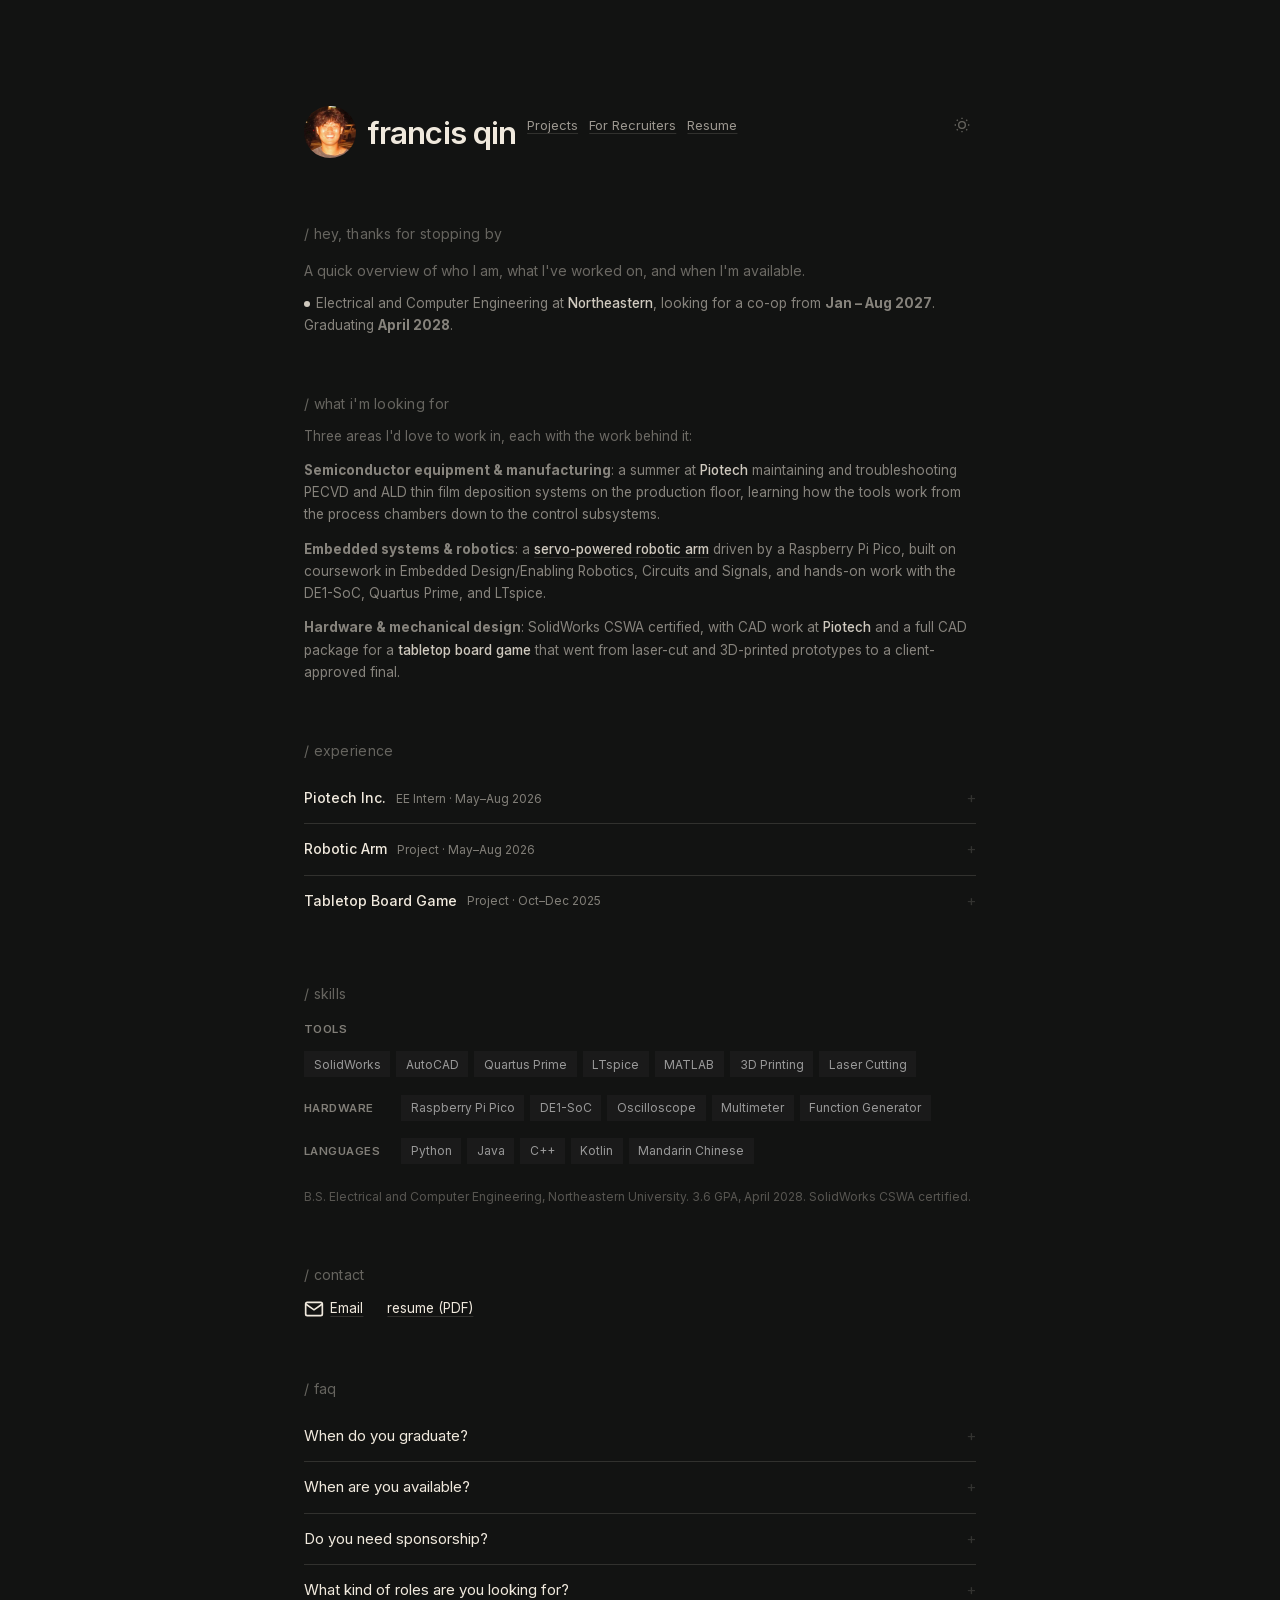
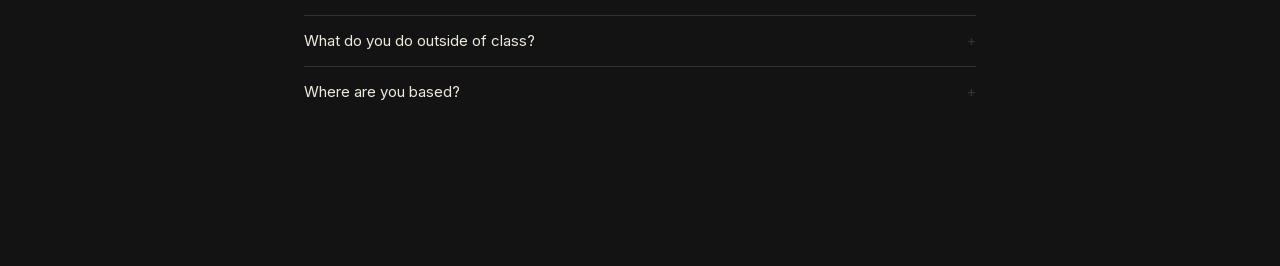
==== recruiter.html @ 77c1c722 "Add Francis Qin portfolio site Static personal site for Francis Qin, Electrical and Computer Enginee" ====
<!DOCTYPE html>
<html lang="en">
<head>
    <meta charset="UTF-8">
    <meta name="viewport" content="width=device-width, initial-scale=1.0">
    <title>for recruiters · Francis Qin</title>
    <link rel="icon" type="image/svg+xml" href="panda.svg">
    <link rel="stylesheet" href="styles.css">
</head>
<body>
    <main class="container recruiter-container">
        <div class="title">
            <button class="theme-toggle" id="themeToggle" aria-label="Toggle dark mode">
                <svg width="16" height="16" viewBox="0 0 24 24" fill="none" stroke="currentColor" stroke-width="2">
                    <path d="M21 12.79A9 9 0 1 1 11.21 3 7 7 0 0 0 21 12.79z"></path>
                </svg>
            </button>
            <img class="avatar" src="images/francis.jpg" alt="Photo of Francis Qin" width="52" height="52">
            <h1 class="nostyle"><a class="name" href="index.html">Francis Qin</a></h1>
            <span class="title-break" aria-hidden="true"></span>
            <a class="extra" href="projects.html">Projects</a>
            <a class="extra" href="recruiter.html">For Recruiters</a>
            <a class="extra" href="Francis_Qin_Resume.pdf" target="_blank" rel="noopener noreferrer">Resume</a>
        </div>

        <section class="recruiter-intro">
            <h1 class="recruiter-title">Hey, thanks for stopping by</h1>
            <p class="recruiter-subtitle">A quick overview of who I am, what I've worked on, and when I'm available.</p>
            <p class="status-line"><span class="status-dot"></span>Electrical and Computer Engineering at <span class="hl hl-red">Northeastern</span>, looking for a co-op from <strong>Jan &ndash; Aug 2027</strong>. Graduating <strong>April 2028</strong>.</p>
        </section>

        <section class="recruiter-section">
            <h2>What I'm looking for</h2>
            <p class="recruiter-lede">Three areas I'd love to work in, each with the work behind it:</p>

            <div class="target-list">
                <p><strong>Semiconductor equipment &amp; manufacturing</strong>: a summer at <span class="hl hl-blue">Piotech</span> maintaining and troubleshooting PECVD and ALD thin film deposition systems on the production floor, learning how the tools work from the process chambers down to the control subsystems.</p>

                <p><strong>Embedded systems &amp; robotics</strong>: a <a href="projects.html#robotic-arm" class="hl hl-green">servo-powered robotic arm</a> driven by a Raspberry Pi Pico, built on coursework in Embedded Design/Enabling Robotics, Circuits and Signals, and hands-on work with the DE1-SoC, Quartus Prime, and LTspice.</p>

                <p><strong>Hardware &amp; mechanical design</strong>: SolidWorks CSWA certified, with CAD work at <span class="hl hl-blue">Piotech</span> and a full CAD package for a <span class="hl hl-orange">tabletop board game</span> that went from laser-cut and 3D-printed prototypes to a client-approved final.</p>
            </div>
        </section>

        <section class="recruiter-section">
            <h2>Experience</h2>

            <div class="exp-list">
                <details class="exp-item">
                    <summary><span class="exp-title hl hl-blue">Piotech Inc.</span><span class="exp-meta">EE Intern · May–Aug 2026</span></summary>
                    <p>Maintenance and troubleshooting on PECVD and ALD thin film deposition systems used in semiconductor manufacturing, supporting equipment uptime on the production floor. Designed and iterated SolidWorks models across multiple revisions to meet manufacturing tolerances. Evaluated semiconductor equipment localization trends in China against NAURA, AMEC, and international suppliers, documented equipment specs and maintenance procedures, and shadowed manufacturing, quality control, and R&amp;D teams.</p>
                </details>

                <details class="exp-item">
                    <summary><span class="exp-title hl hl-green">Robotic Arm</span><span class="exp-meta">Project · May–Aug 2026</span></summary>
                    <p>Designed in SolidWorks, 3D printed on a Bambu Lab printer, and programmed on a Raspberry Pi Pico to drive the servos with coordinated joint movement. Calibrated servo positioning and motion sequencing through iterative testing to improve precision and repeatability.</p>
                </details>

                <details class="exp-item">
                    <summary><span class="exp-title hl hl-orange">Tabletop Board Game</span><span class="exp-meta">Project · Oct–Dec 2025</span></summary>
                    <p>Led end-to-end development of a functional tabletop game for two clients: part models, assemblies, and manufacturing drawings in SolidWorks and AutoCAD, then prototyping cycles with 3D printing and laser cutting driven by playtesting. Ran design reviews for a three-person team through to a client-approved prototype.</p>
                </details>
            </div>
        </section>

        <section class="recruiter-section">
            <h2>Skills</h2>
            <div class="skills-compact">
                <div class="skills-row">
                    <span class="skills-label">Tools</span>
                    <div class="project-tags">
                        <span class="tag">SolidWorks</span><span class="tag">AutoCAD</span><span class="tag">Quartus Prime</span><span class="tag">LTspice</span><span class="tag">MATLAB</span><span class="tag">3D Printing</span><span class="tag">Laser Cutting</span>
                    </div>
                </div>
                <div class="skills-row">
                    <span class="skills-label">Hardware</span>
                    <div class="project-tags">
                        <span class="tag">Raspberry Pi Pico</span><span class="tag">DE1-SoC</span><span class="tag">Oscilloscope</span><span class="tag">Multimeter</span><span class="tag">Function Generator</span>
                    </div>
                </div>
                <div class="skills-row">
                    <span class="skills-label">Languages</span>
                    <div class="project-tags">
                        <span class="tag">Python</span><span class="tag">Java</span><span class="tag">C++</span><span class="tag">Kotlin</span><span class="tag">Mandarin Chinese</span>
                    </div>
                </div>
            </div>
            <p class="skills-footnote">B.S. Electrical and Computer Engineering, Northeastern University. 3.6 GPA, April 2028. SolidWorks CSWA certified.</p>
        </section>

        <section class="recruiter-section">
            <h2>Contact</h2>
            <div class="social-links recruiter-links">
                <a href="mailto:qin.f@northeastern.edu" aria-label="Email">
                    <svg width="18" height="18" viewBox="0 0 24 24" fill="none" stroke="currentColor" stroke-width="2">
                        <path d="M4 4h16c1.1 0 2 .9 2 2v12c0 1.1-.9 2-2 2H4c-1.1 0-2-.9-2-2V6c0-1.1.9-2 2-2z"></path>
                        <polyline points="22,6 12,13 2,6"></polyline>
                    </svg>
                    <span>Email</span>
                </a>
                <a href="Francis_Qin_Resume.pdf" target="_blank" rel="noopener noreferrer" class="resume-link">resume (PDF)</a>
            </div>
        </section>

        <section class="recruiter-section">
            <h2>FAQ</h2>
            <div class="faq-list">
                <details class="faq-item">
                    <summary>When do you graduate?</summary>
                    <p>April 2028: B.S. Electrical and Computer Engineering, Northeastern University.</p>
                </details>
                <details class="faq-item">
                    <summary>When are you available?</summary>
                    <p>January through August 2027, for a co-op.</p>
                </details>
                <details class="faq-item">
                    <summary>Do you need sponsorship?</summary>
                    <p>No, I'm a U.S. citizen.</p>
                </details>
                <details class="faq-item">
                    <summary>What kind of roles are you looking for?</summary>
                    <p>Electrical, hardware, and embedded engineering, especially anything around semiconductor equipment or robotics. There's more detail in "What I'm looking for" above.</p>
                </details>
                <details class="faq-item">
                    <summary>What do you do outside of class?</summary>
                    <p>I play competitively on Northeastern's club tennis team, and I'm a student engineer in ASME.</p>
                </details>
                <details class="faq-item">
                    <summary>Where are you based?</summary>
                    <p>Boston, MA during school and Malvern, PA otherwise. I spent last summer in Shanghai, so I'm happy to relocate.</p>
                </details>
            </div>
        </section>
    </main>

    <div class="footer-bar"></div>

    <script src="script.js"></script>
</body>
</html>
---- styles.css ----
* {
    margin: 0;
    padding: 0;
    box-sizing: border-box;
}

/* ---------- Ink tokens ----------

   A dark, quiet page: near-black paper, warm off-white type, and two accents
   used sparingly, a deep red for names and a muted gold for section labels.
   Everything structural is a hairline; nothing has a fill unless it needs one.
   Light mode is the same design with the values inverted, so the theme toggle
   still does something sensible. */
:root {
    --ink-bg: #121312;
    --ink-fg: #f0e9dd;
    --ink-muted: rgba(240, 233, 221, 0.62);
    --ink-faint: rgba(240, 233, 221, 0.38);
    --ink-rule: rgba(240, 233, 221, 0.14);
    --ink-panel: rgba(240, 233, 221, 0.035);
    /* One colour. The accents are kept as names so the palette has somewhere
       to come back to: give these a hue and the red name and gold section
       labels return everywhere at once. */
    --ink-blood: var(--ink-fg);
    --ink-gold: var(--ink-faint);
    --ink-font: 'Inter', -apple-system, system-ui, 'Segoe UI', Roboto, Helvetica, Arial, sans-serif;
    --ink-measure: 672px;
}

/* The rest of the stylesheet was written against these five names. Pointing
   them at the ink palette re-themes every old rule in one place instead of
   rewriting hundreds of declarations. */
:root,
[data-theme="dark"],
[data-theme="light"] {
    --bg-color: var(--ink-bg);
    --text-color: var(--ink-fg);
    --text-color-dark: var(--ink-fg);
    --nav-text-color: var(--ink-fg);
    --footer-bar-color: var(--ink-rule);
}

[data-theme="light"] {
    --ink-bg: #fbfaf8;
    --ink-fg: #16171a;
    --ink-muted: rgba(22, 23, 26, 0.68);
    --ink-faint: rgba(22, 23, 26, 0.42);
    --ink-rule: rgba(22, 23, 26, 0.14);
    --ink-panel: rgba(22, 23, 26, 0.03);
    --ink-blood: var(--ink-fg);
    --ink-gold: var(--ink-faint);
}

body {
    font-family: Helvetica, Arial, sans-serif;
    background-color: var(--bg-color);
    color: var(--text-color);
    line-height: 1.5;
    font-size: 14px;
    font-weight: 400;
}

a {
    color: #6666ff;
}

a:hover {
    color: var(--text-color);
}

a:visited {
    color: #cc66ff;
}

[data-theme="dark"] a {
    color: #9999ff;
}

[data-theme="dark"] a:visited {
    color: #dd99ff;
}

/* thume.ca-style heading markers */
h1, h2 {
    position: relative;
    font-weight: 700;
    font-size: 20px;
    margin: 1.6rem 0 0.6rem;
}

h2 {
    font-size: 15px;
    margin: 1.2rem 0 0.3rem;
}

h1:not(.nostyle)::before {
    content: "#";
    position: absolute;
    left: -1.15em;
    color: #bbb;
}

h1.nostyle {
    display: inline;
    font-size: inherit;
}

h2::before {
    content: "+";
    position: absolute;
    left: -1.15em;
    color: #bbb;
}

/* thume.ca-style title row */
.title {
    margin-bottom: 1.5rem;
}

.title .name {
    color: #a00;
    font-size: 1.3rem;
    font-weight: 700;
    text-decoration: none;
}

.title .name:hover {
    color: var(--text-color);
}

[data-theme="dark"] .title .name {
    color: #ff8080;
}

.title .extra {
    color: #999;
    font-size: 13px;
    text-decoration: none;
    margin-left: 0.75rem;
}

.title .extra:hover {
    color: var(--text-color);
    text-decoration: underline;
}

.title .theme-toggle {
    float: right;
}

.title .avatar {
    width: 52px;
    height: 52px;
    border-radius: 50%;
    object-fit: cover;
    vertical-align: middle;
    margin-right: 0.5rem;
}

/* thume.ca-style blockquote */
blockquote {
    border-left: 3px solid #ddd;
    padding-left: 1rem;
    font-size: 14px;
    opacity: 0.75;
    margin: 1rem 0 1.5rem;
}

nav {
    display: flex;
    justify-content: flex-end;
    align-items: center;
    padding: 2rem 3rem;
    gap: 2rem;
}

.nav-links {
    display: flex;
    gap: 2rem;
}

.nav-links a {
    color: var(--nav-text-color);
    text-decoration: none;
    font-size: 16px;
    font-weight: normal;
}

.nav-links a:hover {
    opacity: 0.7;
    text-decoration: underline;
}

.theme-toggle {
    background: none;
    border: none;
    cursor: pointer;
    color: var(--nav-text-color);
    padding: 0.5rem;
    display: flex;
    align-items: center;
    justify-content: center;
}

.theme-toggle:hover {
    opacity: 0.7;
}

.container {
    max-width: 960px;
    margin: 0 auto;
    padding: 0 3rem 4rem;
}

.home-container {
    max-width: 920px;
    padding: 0 2rem 4rem 4rem;
}

/* keep prose at a readable measure even though the page is wide */
.home-container .prose {
    max-width: 640px;
}

.home-container .prose > p {
    margin-bottom: 0.7rem;
}

.item .project-links {
    margin-top: 0.35rem;
    font-size: 13px;
}

/* dated news feed, most recent first */
.news {
    list-style: none;
    margin: 0.6rem 0 0.5rem;
}

.news li {
    display: grid;
    grid-template-columns: 5.5rem 1fr;
    gap: 0.5rem;
    font-size: 13.5px;
    line-height: 1.6;
    margin-bottom: 0.7rem;
}

.news .news-date {
    color: #999;
    font-family: 'Courier New', Courier, monospace;
    font-size: 12px;
    padding-top: 0.15rem;
    white-space: nowrap;
}

.news .news-body {
    opacity: 0.9;
}

/* the one worth stopping on */
.news-featured {
    border-left: 3px solid #ffd100;
    padding-left: 0.85rem;
    margin-left: calc(-0.85rem - 3px);
}

@media (max-width: 520px) {
    .news li {
        grid-template-columns: 1fr;
        gap: 0.1rem;
    }
}

/* experience (left) / projects (right) */
.work-grid {
    display: grid;
    grid-template-columns: 1.1fr 1fr;
    gap: 1rem 3.5rem;
    align-items: start;
    margin-top: 0.5rem;
}

.work-col {
    min-width: 0;
}

.work-col > h1 {
    margin-top: 1.6rem;
}

.exp {
    display: grid;
    grid-template-columns: 28px 1fr;
    gap: 0.7rem;
    margin: 1.1rem 0 1.35rem;
}

.exp-logo {
    width: 28px;
    height: 28px;
    object-fit: contain;
    background: #fff;
    border: 1px solid #eee;
    border-radius: 6px;
    padding: 2px;
    margin-top: 1px;
}

/* full-bleed marks fill their own tile */
.exp-logo--bleed {
    padding: 0;
    overflow: hidden;
}

[data-theme="dark"] .exp-logo {
    border-color: #222;
}

.exp-head {
    display: flex;
    justify-content: space-between;
    align-items: baseline;
    gap: 0.75rem;
}

.exp-org {
    font-size: 14px;
    font-weight: 700;
}

.exp-when {
    color: #999;
    font-family: 'Courier New', Courier, monospace;
    font-size: 12px;
    white-space: nowrap;
}

.exp-role {
    color: #999;
    font-size: 12.5px;
}

.exp .role-list {
    margin-top: 0.35rem;
}

.exp .role-list li {
    font-size: 13px;
}

@media (max-width: 860px) {
    .home-container {
        max-width: 640px;
        padding-left: 2.5rem;
    }

    .work-grid {
        grid-template-columns: 1fr;
        gap: 0;
    }
}

.two-col {
    display: grid;
    grid-template-columns: 1fr 1fr;
    gap: 3rem;
    align-items: start;
}

/* thume.ca-style single-page sections */
.site-section {
    margin-bottom: 1.5rem;
}

.site-section > p {
    font-size: 14px;
    line-height: 1.6;
    margin: 0.75rem 0;
}

.item {
    margin: 1rem 0 1.25rem;
}

.item h3 {
    font-size: 14px;
    font-weight: 700;
    margin-bottom: 0.2rem;
}

.item .tags {
    font-size: 12px;
    color: #999;
    margin-bottom: 0.3rem;
}

.item p {
    font-size: 14px;
    line-height: 1.55;
    opacity: 0.85;
}

.role {
    font-size: 14px;
    margin: 1rem 0 0.3rem;
}

.role-meta {
    color: #999;
    font-size: 13px;
}

.role-list {
    list-style: none;
    margin: 0.3rem 0 0;
}

.role-list li {
    position: relative;
    padding-left: 1.1em;
    font-size: 13.5px;
    line-height: 1.6;
    opacity: 0.85;
}

.role-list li::before {
    content: "-";
    position: absolute;
    left: 0;
    color: #bbb;
}

ul.posts {
    list-style: none;
    margin: 0.5rem 0 1.5rem;
}

ul.posts li {
    position: relative;
    padding-left: 1.1em;
    line-height: 1.9em;
    font-size: 13.5px;
}

ul.posts li::before {
    content: "-";
    position: absolute;
    left: 0;
    color: #bbb;
}

ul.posts .post-date-sm {
    color: #999;
    font-family: 'Courier New', Courier, monospace;
    font-size: 12px;
}

.site-footer {
    font-size: 12px;
    color: #999;
    border-top: 2px solid #eee;
    margin-top: 2rem;
    padding-top: 1rem;
    display: flex;
    justify-content: space-between;
    flex-wrap: wrap;
    gap: 1rem;
}

[data-theme="dark"] .site-footer {
    border-top-color: #222;
}

.site-footer a {
    color: #999;
}

.site-footer a:hover {
    color: var(--text-color);
}

.intro {
    margin-bottom: 3rem;
}

.intro h1 {
    font-size: 2rem;
    font-weight: normal;
    color: var(--text-color-dark);
    margin-bottom: 0.75rem;
    line-height: 1.2;
}

.status {
    display: inline-flex;
    align-items: center;
    gap: 0.4rem;
    font-size: 13px;
    font-weight: 400;
    color: var(--text-color);
    opacity: 0.6;
    margin-bottom: 0.75rem;
}

.status a {
    color: var(--text-color);
    text-decoration: none;
    opacity: 0.7;
}

.status a:hover {
    opacity: 1;
    text-decoration: underline;
}

.status-dot {
    width: 7px;
    height: 7px;
    background-color: #22c55e;
    border-radius: 0;
    display: inline-block;
    animation: blink 2s ease-in-out infinite;
}

@keyframes blink {
    0%, 100% { opacity: 1; }
    50% { opacity: 0.3; }
}

.intro p {
    font-size: 15px;
    font-weight: 400;
    color: var(--text-color);
    line-height: 1.6;
}

.experience {
    margin-bottom: 3rem;
}

.experience h2 {
    font-size: 1.3rem;
    font-weight: 600;
    color: var(--text-color-dark);
    margin-bottom: 1.5rem;
}

.experience-item {
    margin-bottom: 1.25rem;
}

.experience-header {
    display: flex;
    justify-content: space-between;
    align-items: center;
    margin-bottom: 0.2rem;
    flex-wrap: wrap;
    gap: 0.5rem;
}

.experience-title {
    display: flex;
    align-items: center;
    gap: 0.5rem;
}

.company-logo {
    width: 20px;
    height: 20px;
    object-fit: contain;
    border-radius: 0;
    flex-shrink: 0;
}

.experience-header h3 {
    font-size: 15px;
    font-weight: 500;
    color: var(--text-color-dark);
    margin: 0;
}

.experience-date {
    font-size: 14px;
    font-weight: 400;
    color: var(--text-color);
    opacity: 0.7;
}

.experience-company {
    font-size: 14px;
    font-weight: 400;
    color: var(--text-color);
    opacity: 0.7;
    padding-left: 1.875rem;
}

.experience-blurb {
    font-size: 13px;
    font-weight: 400;
    color: var(--text-color);
    opacity: 0.6;
    padding-left: 1.875rem;
    margin-top: 0.25rem;
    line-height: 1.5;
}

.projects {
    margin-bottom: 3rem;
}

.projects h2 {
    font-size: 1.3rem;
    font-weight: 600;
    color: var(--text-color-dark);
    margin-bottom: 1.5rem;
}

.project-item {
    margin-bottom: 2rem;
}

.project-header {
    display: flex;
    justify-content: space-between;
    align-items: baseline;
    margin-bottom: 0.5rem;
    flex-wrap: wrap;
    gap: 0.5rem;
}

.project-header h3 {
    font-size: 15px;
    font-weight: 500;
    color: var(--text-color-dark);
    margin: 0;
}

.project-tags {
    display: flex;
    flex-wrap: wrap;
    gap: 0.375rem;
    margin-bottom: 0.5rem;
}

.tag {
    font-size: 12px;
    font-weight: 400;
    color: #666666;
    background-color: #f5f5f5;
    padding: 0.15rem 0.6rem;
    border-radius: 0;
    display: inline-block;
}

[data-theme="dark"] .tag {
    color: #999999;
    background-color: #1a1a1a;
}

.project-date {
    font-size: 14px;
    font-weight: 400;
    color: var(--text-color);
    opacity: 0.7;
}

.project-links {
    display: flex;
    gap: 0.5rem;
    align-items: center;
}

.project-link-text {
    font-size: 13px;
    font-weight: 400;
    color: #6666ff;
    background: none;
    border: none;
    padding: 0;
    cursor: pointer;
    text-decoration: underline;
    font-family: inherit;
}

[data-theme="dark"] .project-link-text {
    color: #9999ff;
}

.project-link-text:hover {
    color: var(--text-color);
}

.project-link-sep {
    font-size: 13px;
    color: var(--text-color);
    opacity: 0.3;
}

.demo-overlay {
    display: none;
    position: fixed;
    inset: 0;
    background: rgba(0, 0, 0, 0.9);
    z-index: 1000;
    align-items: center;
    justify-content: center;
}

.demo-overlay.active {
    display: flex;
}

.demo-modal {
    position: relative;
    width: 90%;
    max-width: 800px;
}

.demo-modal video {
    width: 100%;
    border-radius: 0;
    display: block;
}

.demo-close {
    position: absolute;
    top: -2rem;
    right: 0;
    background: none;
    border: none;
    color: #ffffff;
    font-size: 1.5rem;
    cursor: pointer;
    opacity: 0.7;
}

.demo-close:hover {
    opacity: 1;
}

.project-desc {
    font-size: 15px;
    font-weight: 400;
    color: var(--text-color);
    line-height: 1.5;
}

.writing-container {
    max-width: 640px;
}

.writing-title {
    font-family: Arial, Helvetica, sans-serif;
    font-size: 2rem;
    font-weight: 600;
    color: var(--text-color-dark);
    margin-bottom: 0.5rem;
}

.writing-subtitle {
    font-size: 15px;
    color: var(--text-color);
    opacity: 0.5;
    margin-bottom: 3rem;
}

.post-list {
    display: flex;
    flex-direction: column;
}

.post-item {
    display: block;
    text-decoration: none;
    padding: 1.75rem 0;
    border-top: 1px solid rgba(128, 128, 128, 0.15);
}

.post-item:last-child {
    border-bottom: 1px solid rgba(128, 128, 128, 0.15);
}

.post-item:hover {
    opacity: 0.7;
}

.post-item:hover .post-heading {
    text-decoration: underline;
}

.post-date {
    font-size: 13px;
    font-weight: 400;
    color: var(--text-color);
    opacity: 0.4;
    text-transform: uppercase;
    letter-spacing: 0.03em;
}

.post-heading {
    font-family: Arial, Helvetica, sans-serif;
    font-size: 1.25rem;
    font-weight: 600;
    color: var(--text-color-dark);
    margin: 0.5rem 0;
    line-height: 1.35;
}

.post-preview {
    font-size: 15px;
    font-weight: 400;
    color: var(--text-color);
    opacity: 0.6;
    line-height: 1.55;
}

.notfound {
    display: flex;
    flex-direction: column;
    align-items: center;
    text-align: center;
    padding: 4rem 1rem;
}

.notfound-illustration {
    width: 100%;
    max-width: 360px;
    height: auto;
    margin-bottom: 2rem;
}

.notfound h1 {
    font-size: 1.3rem;
    font-weight: 600;
    color: var(--text-color-dark);
    margin-bottom: 0.5rem;
}

.notfound p {
    font-size: 15px;
    color: var(--text-color);
    opacity: 0.6;
}

[data-theme="dark"] .notfound-illustration {
    background-color: #ffffff;
    border-radius: 0;
    padding: 1rem;
}

.photography-container {
    max-width: 1400px;
    padding: 0 2rem 4rem;
}

.photography {
    margin-bottom: 4rem;
}

.photo-intro {
    font-size: 15px;
    color: var(--muted-color, var(--text-color));
    opacity: 0.75;
    margin: 0 0 1.75rem;
    max-width: 46ch;
}

.photo-grid {
    display: grid;
    grid-template-columns: repeat(auto-fill, minmax(280px, 1fr));
    gap: 1.5rem;
    width: 100%;
    grid-auto-flow: dense;
}

.photo-grid img,
.photo-grid video {
    width: 100%;
    height: auto;
    display: block;
    object-fit: cover;
    border-radius: 0;
    opacity: 0.95;
    aspect-ratio: 3/4;
}

.photo-grid video {
    background-color: var(--bg-color);
}

.photo-grid img:hover,
.photo-grid video:hover {
    opacity: 1;
}

.main-footer {
    margin-top: 4rem;
}

.chat-cta {
    font-size: 15px;
    font-weight: 500;
    color: var(--text-color);
    margin-top: 0.5rem;
    margin-bottom: 0.75rem;
}

.chat-cta a {
    text-decoration: underline;
    text-underline-offset: 3px;
}

.chat-cta a:hover {
    opacity: 0.6;
}

.social-links {
    display: flex;
    align-items: center;
    gap: 1.5rem;
    margin-bottom: 1rem;
    flex-wrap: wrap;
}

.social-links a {
    color: var(--text-color-dark);
    text-decoration: none;
    display: flex;
    align-items: center;
}

.social-links a:hover {
    opacity: 0.7;
}

.social-links svg {
    width: 20px;
    height: 20px;
}

.resume-link {
    font-size: 14px;
    font-weight: 400;
}

.copyright {
    font-size: 16px;
    font-weight: 400;
    color: var(--text-color);
}

.footer-bar {
    width: 100%;
    height: 1px;
    background-color: var(--footer-bar-color);
    position: fixed;
    bottom: 0;
    left: 0;
}

.admin-photo-btn {
    position: fixed;
    bottom: 24px;
    right: 24px;
    width: 44px;
    height: 44px;
    border-radius: 0;
    background-color: var(--text-color);
    color: var(--bg-color);
    font-size: 24px;
    line-height: 1;
    border: none;
    cursor: pointer;
    opacity: 0.15;
    z-index: 100;
    display: flex;
    align-items: center;
    justify-content: center;
}

.admin-photo-btn:hover {
    opacity: 0.85;
}

.admin-photo-btn:disabled {
    opacity: 0.4;
    cursor: not-allowed;
}


/* Post detail page */
.post-back {
    font-size: 13px;
    color: var(--text-color);
    opacity: 0.4;
    text-decoration: none;
    display: inline-block;
    margin-bottom: 2rem;
}

.post-back:hover {
    opacity: 1;
}

.post-full-title {
    font-family: Arial, Helvetica, sans-serif;
    font-size: 2rem;
    font-weight: 600;
    color: var(--text-color-dark);
    margin: 0.5rem 0 2rem;
    line-height: 1.3;
}

.post-body {
    font-size: 16px;
    color: var(--text-color);
    line-height: 1.8;
}

.post-body p {
    margin-bottom: 1.25rem;
}

.post-body .post-h2 {
    font-size: 17px;
    font-weight: 700;
    margin: 2.25rem 0 0.9rem;
}

/* no "+" gutter marker inside article bodies */
.post-body .post-h2::before {
    content: none;
}

.writing-loading,
.writing-empty {
    font-size: 15px;
    color: var(--text-color);
    opacity: 0.4;
    padding: 2rem 0;
}

/* Admin page */
.admin-container {
    max-width: 640px;
}

.admin-header {
    display: flex;
    justify-content: space-between;
    align-items: baseline;
    margin-bottom: 3rem;
}

.admin-header h1 {
    font-size: 1.5rem;
    font-weight: 600;
    color: var(--text-color-dark);
}

.admin-back {
    font-size: 13px;
    color: var(--text-color);
    opacity: 0.4;
    text-decoration: none;
}

.admin-back:hover {
    opacity: 1;
}

.admin-editor {
    display: flex;
    flex-direction: column;
    gap: 0.75rem;
    margin-bottom: 3rem;
}

.admin-input {
    font-family: inherit;
    font-size: 16px;
    font-weight: 500;
    color: var(--text-color);
    background: none;
    border: none;
    border-bottom: 1px solid rgba(128, 128, 128, 0.2);
    padding: 0.75rem 0;
    outline: none;
}

.admin-input:focus {
    border-color: var(--text-color);
}

.admin-input-sm {
    font-size: 14px;
    font-weight: 400;
}

.admin-textarea {
    font-family: inherit;
    font-size: 15px;
    font-weight: 400;
    color: var(--text-color);
    background: none;
    border: 1px solid rgba(128, 128, 128, 0.2);
    border-radius: 0;
    padding: 1rem;
    outline: none;
    resize: vertical;
    min-height: 200px;
    line-height: 1.7;
}

.admin-textarea:focus {
    border-color: var(--text-color);
}

.admin-btn {
    font-family: inherit;
    font-size: 14px;
    font-weight: 500;
    color: var(--bg-color);
    background-color: var(--text-color);
    border: none;
    padding: 0.6rem 1.5rem;
    border-radius: 0;
    cursor: pointer;
    align-self: flex-start;
}

.admin-btn:hover {
    opacity: 0.8;
}

.admin-btn:disabled {
    opacity: 0.4;
    cursor: not-allowed;
}

.admin-posts h2 {
    font-size: 1.1rem;
    font-weight: 600;
    color: var(--text-color-dark);
    margin-bottom: 1rem;
}

.admin-post-item {
    display: flex;
    justify-content: space-between;
    align-items: center;
    padding: 0.75rem 0;
    border-top: 1px solid rgba(128, 128, 128, 0.1);
}

.admin-post-date {
    font-size: 13px;
    color: var(--text-color);
    opacity: 0.4;
    margin-right: 0.75rem;
}

.admin-post-title {
    font-size: 15px;
    font-weight: 500;
    color: var(--text-color-dark);
}

.admin-delete {
    font-family: inherit;
    font-size: 12px;
    color: var(--text-color);
    opacity: 0.3;
    background: none;
    border: none;
    cursor: pointer;
}

.admin-delete:hover {
    opacity: 1;
    color: #ef4444;
}

.admin-empty {
    font-size: 14px;
    color: var(--text-color);
    opacity: 0.4;
}

.admin-gate {
    display: flex;
    align-items: center;
    justify-content: center;
    min-height: 80vh;
}

.admin-password {
    font-family: inherit;
    font-size: 16px;
    color: var(--text-color);
    background: none;
    border: none;
    border-bottom: 1px solid rgba(128, 128, 128, 0.3);
    padding: 0.5rem 0;
    outline: none;
    text-align: center;
    width: 200px;
}

.admin-password::placeholder {
    color: var(--text-color);
    opacity: 0.3;
}

/* Post images */
.post-image {
    width: 100%;
    border-radius: 0;
    margin: 1.5rem 0;
    display: block;
}

.post-video {
    position: relative;
    width: 100%;
    aspect-ratio: 16 / 9;
    margin: 0 0 1.75rem;
}

.post-video iframe {
    position: absolute;
    inset: 0;
    width: 100%;
    height: 100%;
    border: 0;
}

/* Likes */
.post-actions {
    margin: 2.5rem 0;
    padding: 1.5rem 0;
    border-top: 1px solid rgba(128, 128, 128, 0.15);
}

.like-btn {
    display: inline-flex;
    align-items: center;
    gap: 0.5rem;
    font-family: inherit;
    font-size: 14px;
    color: var(--text-color);
    opacity: 0.5;
    background: none;
    border: none;
    cursor: pointer;
    padding: 0.4rem 0;
}

.like-btn:hover {
    opacity: 0.8;
}

.like-btn.liked {
    opacity: 1;
    color: #ef4444;
}

/* Comments */
.comments-section {
    border-top: 1px solid rgba(128, 128, 128, 0.15);
    padding-top: 2rem;
}

.comments-title {
    font-family: Arial, Helvetica, sans-serif;
    font-size: 1.1rem;
    font-weight: 600;
    color: var(--text-color-dark);
    margin-bottom: 1.5rem;
}

.comments-list {
    margin-bottom: 2rem;
}

.comments-empty {
    font-size: 14px;
    color: var(--text-color);
    opacity: 0.4;
}

.comment-item {
    padding: 1rem 0;
    border-bottom: 1px solid rgba(128, 128, 128, 0.1);
}

.comment-header {
    display: flex;
    align-items: baseline;
    gap: 0.75rem;
    margin-bottom: 0.35rem;
}

.comment-name {
    font-size: 14px;
    font-weight: 500;
    color: var(--text-color-dark);
}

.comment-date {
    font-size: 12px;
    color: var(--text-color);
    opacity: 0.4;
}

.comment-text {
    font-size: 15px;
    color: var(--text-color);
    line-height: 1.6;
    opacity: 0.8;
}

.comment-form {
    display: flex;
    flex-direction: column;
    gap: 0.75rem;
}

.comment-input {
    font-family: inherit;
    font-size: 14px;
    color: var(--text-color);
    background: none;
    border: none;
    border-bottom: 1px solid rgba(128, 128, 128, 0.2);
    padding: 0.5rem 0;
    outline: none;
    max-width: 250px;
}

.comment-input:focus {
    border-color: var(--text-color);
}

.comment-textarea {
    font-family: inherit;
    font-size: 14px;
    color: var(--text-color);
    background: none;
    border: 1px solid rgba(128, 128, 128, 0.2);
    border-radius: 0;
    padding: 0.75rem;
    outline: none;
    resize: vertical;
    min-height: 80px;
    line-height: 1.6;
}

.comment-textarea:focus {
    border-color: var(--text-color);
}

/* Admin toolbar */
.admin-toolbar {
    display: flex;
    align-items: center;
    gap: 0.75rem;
}

.admin-toolbar-btn {
    font-family: inherit;
    font-size: 13px;
    font-weight: 400;
    color: var(--text-color);
    opacity: 0.5;
    background: none;
    border: 1px solid rgba(128, 128, 128, 0.2);
    border-radius: 0;
    padding: 0.3rem 0.75rem;
    cursor: pointer;
}

.admin-toolbar-btn:hover {
    opacity: 1;
}

.admin-upload-status {
    font-size: 12px;
    color: var(--text-color);
    opacity: 0.5;
}

/* Daily log page: gate */
.daily-gate-inner {
    display: flex;
    flex-direction: column;
    align-items: center;
    gap: 0.75rem;
}

.daily-gate-error {
    font-size: 13px;
    color: #ef4444;
    min-height: 1rem;
}

/* NeetCode widget */
.nc-widget {
    margin-bottom: 2.5rem;
}

.nc-header {
    display: flex;
    justify-content: space-between;
    align-items: baseline;
    margin-bottom: 0.5rem;
}

.nc-label {
    font-size: 13px;
    font-weight: 500;
    color: var(--text-color);
    opacity: 0.5;
    text-transform: uppercase;
    letter-spacing: 0.05em;
}

.nc-count {
    font-size: 13px;
    font-weight: 400;
    color: var(--text-color);
    opacity: 0.5;
}

.nc-bar-track {
    width: 100%;
    height: 2px;
    background-color: rgba(128, 128, 128, 0.15);
    border-radius: 0;
    overflow: hidden;
}

.nc-bar-fill {
    height: 100%;
    background-color: var(--text-color);
    border-radius: 0;
}

/* Calendar */
.cal-wrap {
    margin-top: 0.5rem;
}

.cal-nav {
    display: flex;
    align-items: center;
    justify-content: space-between;
    margin-bottom: 1.25rem;
}


.cal-month-label {
    font-family: Arial, Helvetica, sans-serif;
    font-size: 1.1rem;
    font-weight: 600;
    color: var(--text-color-dark);
}

.cal-nav-btn {
    background: none;
    border: none;
    cursor: pointer;
    color: var(--text-color);
    opacity: 0.35;
    font-size: 1rem;
    padding: 0.25rem 0.5rem;
    font-family: inherit;
}

.cal-nav-btn:hover {
    opacity: 1;
}

.cal-grid {
    display: grid;
    grid-template-columns: repeat(7, 1fr);
    row-gap: 2px;
}

.cal-dow {
    font-size: 11px;
    font-weight: 500;
    color: var(--text-color);
    opacity: 0.3;
    text-transform: uppercase;
    letter-spacing: 0.05em;
    text-align: center;
    padding-bottom: 0.75rem;
}

.cal-cell {
    display: flex;
    flex-direction: column;
    align-items: center;
    gap: 4px;
    padding: 0.25rem 0;
}

.cal-cell.has-log {
    cursor: pointer;
}

.cal-num {
    width: 34px;
    height: 34px;
    display: flex;
    align-items: center;
    justify-content: center;
    border-radius: 0;
    font-size: 14px;
    font-weight: 400;
    color: var(--text-color);
    opacity: 0.25;
}

.cal-cell.has-log .cal-num {
    opacity: 0.85;
}

.cal-cell.has-log:hover .cal-num {
    background-color: rgba(128, 128, 128, 0.1);
    opacity: 1;
}

.cal-cell.is-today .cal-num {
    box-shadow: none;
    opacity: 0.85;
}

.cal-cell.is-sel .cal-num {
    background-color: var(--text-color);
    color: var(--bg-color);
    opacity: 1;
}

.cal-cell.is-sel:hover .cal-num {
    background-color: var(--text-color);
}

.cal-dot {
    width: 4px;
    height: 4px;
    border-radius: 0;
    background-color: var(--text-color);
    opacity: 0.35;
}

.cal-cell.is-sel .cal-dot {
    opacity: 0;
}

/* past-30-day cells with no activity still get a visible number */
.cal-cell.has-perf .cal-num { opacity: 0.55; }

/* ── performance dots (red / green / purple) ─────────────────────── */
.cal-perf-dot {
    width: 7px;
    height: 7px;
    border-radius: 0;
    flex-shrink: 0;
}

.cal-cell.perf-bad  .cal-perf-dot { background: #ef4444; }
.cal-cell.perf-met  .cal-perf-dot { background: #22c55e; }
.cal-cell.perf-over .cal-perf-dot { background: #a855f7; }

/* also bump up the date number opacity so bad days still read */
.cal-cell.perf-bad  .cal-num,
.cal-cell.perf-met  .cal-num,
.cal-cell.perf-over .cal-num { opacity: 0.85; }

.cal-cell.is-sel .cal-perf-dot { opacity: 0; }

/* ── GCA prep calendar indicators ───────────────────────────── */
.cal-gca-badge {
    font-size: 8px;
    font-weight: 600;
    letter-spacing: 0.05em;
    text-transform: uppercase;
    color: var(--text-color);
    opacity: 0.35;
    line-height: 1;
}

.cal-cell.gca-expiry .cal-gca-badge {
    opacity: 0.6;
}

.cal-cell.has-gca .cal-num {
    opacity: 0.85;
}

.cal-cell.has-gca:hover .cal-gca-badge {
    opacity: 0.6;
}

/* ── GCA prep day panel ──────────────────────────────────────── */
.cal-gca-block {
    margin-top: 1rem;
    padding-top: 1rem;
    border-top: 1px solid rgba(128,128,128,0.1);
}

.cal-gca-problem {
    display: flex;
    align-items: baseline;
    gap: 0.65rem;
    padding: 0.35rem 0;
    border-bottom: 1px solid rgba(128,128,128,0.07);
}

.cal-gca-problem:last-of-type {
    border-bottom: none;
}

.cal-gca-idx {
    font-size: 11px;
    color: var(--text-color);
    opacity: 0.25;
    flex-shrink: 0;
    font-variant-numeric: tabular-nums;
    width: 22px;
}

.cal-gca-title {
    font-size: 14px;
    color: var(--text-color);
    opacity: 0.75;
    text-decoration: none;
    flex: 1;
}

.cal-gca-title:hover { opacity: 1; text-decoration: underline; text-underline-offset: 2px; }

.cal-gca-lc {
    font-size: 11px;
    color: var(--text-color);
    opacity: 0.25;
    flex-shrink: 0;
    font-variant-numeric: tabular-nums;
}

.cal-gca-expiry-note {
    margin-top: 0.75rem;
    font-size: 13px;
    color: var(--text-color);
    opacity: 0.6;
}

.cal-gca-expiry-note a {
    color: var(--text-color);
    text-decoration: underline;
    text-underline-offset: 2px;
}

/* Expanded log panel */
.cal-panel {
    margin-top: 1.75rem;
    padding-top: 1.75rem;
    border-top: 1px solid rgba(128, 128, 128, 0.15);
    animation: fadeSlideIn 0.2s ease;
}

@keyframes fadeSlideIn {
    from { opacity: 0; transform: translateY(6px); }
    to   { opacity: 1; transform: translateY(0); }
}

.cal-panel-date {
    display: flex;
    flex-direction: row;
    justify-content: space-between;
    align-items: flex-start;
    gap: 1rem;
    margin-bottom: 1.5rem;
}

.cal-summary-btn {
    background: none;
    border: 1px solid rgba(128,128,128,0.2);
    color: var(--text-color);
    opacity: 0.45;
    font-size: 11px;
    font-family: inherit;
    padding: 0.22rem 0.55rem;
    border-radius: 0;
    cursor: pointer;
    white-space: nowrap;
    flex-shrink: 0;
    margin-top: 4px;
}
.cal-summary-btn:hover {
    opacity: 0.85;
    border-color: rgba(128,128,128,0.45);
}

.cal-panel-day {
    font-family: Arial, Helvetica, sans-serif;
    font-size: 1.25rem;
    font-weight: 600;
    color: var(--text-color-dark);
    line-height: 1.3;
}

.cal-panel-full {
    font-size: 13px;
    color: var(--text-color);
    opacity: 0.4;
    text-transform: uppercase;
    letter-spacing: 0.03em;
}

.cal-panel-sections {
    display: flex;
    flex-direction: column;
    gap: 1.25rem;
}

.cal-panel-section {
    display: flex;
    flex-direction: column;
    gap: 0.25rem;
}

/* Shared label/text used in both panel and admin log list */
.daily-entry-label {
    display: flex;
    align-items: center;
    gap: 0.4rem;
    font-size: 11px;
    font-weight: 600;
    color: var(--text-color);
    opacity: 0.35;
    text-transform: uppercase;
    letter-spacing: 0.07em;
}

.daily-entry-logo {
    width: 14px;
    height: 14px;
    object-fit: contain;
    border-radius: 0;
    flex-shrink: 0;
}

.daily-entry-text {
    font-size: 15px;
    font-weight: 400;
    color: var(--text-color);
    line-height: 1.7;
    opacity: 0.85;
}

/* Daily quote */
.daily-quote {
    margin-bottom: 2.5rem;
    padding-bottom: 2.5rem;
    border-bottom: 1px solid rgba(128, 128, 128, 0.12);
}

.daily-quote-text {
    font-family: Arial, Helvetica, sans-serif;
    font-size: 1rem;
    font-style: italic;
    font-weight: 400;
    color: var(--text-color-dark);
    line-height: 1.7;
    margin-bottom: 0.4rem;
}

.daily-quote-source {
    font-size: 12px;
    color: var(--text-color);
    opacity: 0.35;
    text-transform: uppercase;
    letter-spacing: 0.05em;
}

/* Daily log two-column layout */
.daily-cols {
    display: grid;
    grid-template-columns: 320px 1fr;
    gap: 4rem;
    align-items: start;
}

/* Goals section (standalone, below calendar) */
.goals-section {
    margin-top: 3.5rem;
    padding-top: 2.5rem;
    border-top: 1px solid rgba(128, 128, 128, 0.15);
}

/* Goals column (inside two-col grid, no top border) */
.goals-col {
    min-width: 0;
}

.goals-title {
    font-family: Arial, Helvetica, sans-serif;
    font-size: 1.25rem;
    font-weight: 600;
    color: var(--text-color-dark);
    margin-bottom: 0.4rem;
}

.goals-subtitle {
    font-size: 13px;
    color: var(--text-color);
    opacity: 0.4;
    margin-bottom: 2.5rem;
}

.goals-track {
    margin-bottom: 2rem;
}

.goals-track-header {
    display: flex;
    justify-content: space-between;
    align-items: center;
    margin-bottom: 0.75rem;
}

.goals-progress {
    font-size: 12px;
    color: var(--text-color);
    opacity: 0.3;
}

.goals-list {
    display: flex;
    flex-direction: column;
    gap: 0.55rem;
}

.goal-item {
    display: flex;
    align-items: flex-start;
    gap: 0.75rem;
    cursor: pointer;
    user-select: none;
}

.goal-box {
    width: 15px;
    height: 15px;
    border: 1.5px solid rgba(128, 128, 128, 0.25);
    border-radius: 0;
    flex-shrink: 0;
    margin-top: 2px;
    display: flex;
    align-items: center;
    justify-content: center;
}

.goal-item.checked .goal-box {
    background-color: var(--text-color);
    border-color: var(--text-color);
    color: var(--bg-color);
}

.goal-text {
    font-size: 14px;
    color: var(--text-color);
    opacity: 0.75;
    line-height: 1.5;
}

.goal-item.checked .goal-text {
    opacity: 0.3;
    text-decoration: line-through;
    text-decoration-color: rgba(128, 128, 128, 0.35);
}

/* Workout split */
.split-section {
    margin-top: 3rem;
    padding-top: 2.5rem;
    border-top: 1px solid rgba(128, 128, 128, 0.15);
}

.split-label {
    margin-bottom: 1.5rem;
}

.split-grid {
    display: grid;
    grid-template-columns: repeat(4, 1fr);
    gap: 0;
}

.split-day {
    padding-right: 2rem;
    border-right: 1px solid rgba(128, 128, 128, 0.1);
    padding-left: 2rem;
}

.split-day:first-child {
    padding-left: 0;
}

.split-day:last-child {
    border-right: none;
}

.split-day-meta {
    font-size: 11px;
    font-weight: 500;
    color: var(--text-color);
    opacity: 0.3;
    text-transform: uppercase;
    letter-spacing: 0.06em;
    margin-bottom: 0.3rem;
}

.split-day-name {
    font-size: 14px;
    font-weight: 500;
    color: var(--text-color-dark);
    margin-bottom: 1rem;
}

.split-muscles {
    display: flex;
    flex-direction: column;
    gap: 0.4rem;
}

.split-row {
    display: flex;
    justify-content: space-between;
    align-items: baseline;
    font-size: 13px;
    color: var(--text-color);
    opacity: 0.65;
}

.split-sets {
    font-size: 12px;
    opacity: 0.55;
    flex-shrink: 0;
    margin-left: 0.5rem;
}

/* NeetCode day submissions */
.nc-day-label {
    margin-top: 1.5rem;
    margin-bottom: 0.75rem;
}

.nc-loading {
    opacity: 0.4;
    font-style: italic;
}

.nc-problem {
    margin-bottom: 1.5rem;
}

.nc-problem-name {
    display: block;
    font-size: 14px;
    font-weight: 500;
    color: var(--text-color-dark);
    margin-bottom: 0.5rem;
}

.nc-code {
    font-family: 'Courier New', Courier, monospace;
    font-size: 12px;
    line-height: 1.65;
    color: var(--text-color);
    background-color: rgba(128, 128, 128, 0.05);
    border: 1px solid rgba(128, 128, 128, 0.12);
    border-radius: 0;
    padding: 1rem;
    overflow-x: auto;
    overflow-y: auto;
    max-height: 320px;
    white-space: pre;
    margin: 0;
}

[data-theme="dark"] .nc-code {
    background-color: rgba(255, 255, 255, 0.04);
    border-color: rgba(255, 255, 255, 0.08);
}

/* Rust commit panel (calendar day view) */
.rust-day-block {
    margin-top: 1.25rem;
}

.rust-commits {
    margin-top: 0.65rem;
    display: flex;
    flex-direction: column;
    gap: 0.5rem;
}

.rust-commit {
    display: flex;
    flex-wrap: wrap;
    align-items: baseline;
    gap: 0.4rem 0.6rem;
}

.rust-commit-repo {
    font-size: 11px;
    font-weight: 600;
    color: #a855f7;
    letter-spacing: 0.02em;
    text-transform: lowercase;
    flex-shrink: 0;
    opacity: 0.85;
}

[data-theme="dark"] .rust-commit-repo {
    color: #c084fc;
}

.rust-commit-msg {
    font-size: 13px;
    color: var(--text-color-dark);
    line-height: 1.45;
    font-family: 'Courier New', Courier, monospace;
}

/* Admin tabs */
.admin-tabs {
    display: flex;
    gap: 0;
    margin-bottom: 2rem;
    border-bottom: 1px solid rgba(128, 128, 128, 0.15);
}

.admin-tab {
    font-family: inherit;
    font-size: 14px;
    font-weight: 400;
    color: var(--text-color);
    opacity: 0.4;
    background: none;
    border: none;
    border-bottom: 2px solid transparent;
    padding: 0.5rem 0;
    margin-right: 1.5rem;
    margin-bottom: -1px;
    cursor: pointer;
}

.admin-tab:hover {
    opacity: 0.7;
}

.admin-tab-active {
    opacity: 1;
    border-bottom-color: var(--text-color);
}

/* Daily log form */
.daily-section {
    display: flex;
    flex-direction: column;
    gap: 0.4rem;
}

.daily-section-label {
    display: flex;
    align-items: center;
    gap: 0.5rem;
    font-size: 13px;
    font-weight: 500;
    color: var(--text-color);
    opacity: 0.6;
    text-transform: uppercase;
    letter-spacing: 0.04em;
}

.daily-logo {
    width: 16px;
    height: 16px;
    object-fit: contain;
    border-radius: 0;
    flex-shrink: 0;
}

.daily-textarea {
    min-height: 80px;
}

/* Daily log list */
.daily-log-item {
    border-top: 1px solid rgba(128, 128, 128, 0.1);
    padding: 1.25rem 0;
}

.daily-log-header {
    display: flex;
    justify-content: space-between;
    align-items: baseline;
    margin-bottom: 0.75rem;
}

.daily-log-date {
    font-size: 14px;
    font-weight: 500;
    color: var(--text-color-dark);
}

.daily-log-body {
    display: flex;
    flex-direction: column;
    gap: 0.75rem;
}

.daily-log-section {
    display: flex;
    flex-direction: column;
    gap: 0.15rem;
}

.daily-log-label {
    display: flex;
    align-items: center;
    gap: 0.4rem;
    font-size: 11px;
    font-weight: 500;
    color: var(--text-color);
    opacity: 0.4;
    text-transform: uppercase;
    letter-spacing: 0.05em;
}

.daily-log-logo {
    width: 13px;
    height: 13px;
    object-fit: contain;
    border-radius: 0;
    flex-shrink: 0;
}

.daily-log-text {
    font-size: 14px;
    color: var(--text-color);
    opacity: 0.8;
    line-height: 1.6;
}

/* Gym hours widget */
.gym-hours-widget {
    margin-bottom: 2rem;
    padding-bottom: 2rem;
    border-bottom: 1px solid rgba(128, 128, 128, 0.15);
}

.gym-hours-header {
    display: flex;
    justify-content: space-between;
    align-items: center;
    margin-bottom: 0;
}

.gym-hours-toggle {
    background: none;
    border: none;
    cursor: pointer;
    color: var(--text-color);
    opacity: 0.35;
    font-size: 14px;
    padding: 2px 4px;
    line-height: 1;
    transform: rotate(-90deg);
}

.gym-hours-widget.gym-open .gym-hours-toggle {
    transform: rotate(0deg);
    opacity: 0.55;
}

.gym-hours-body {
    display: none;
    margin-top: 1rem;
    flex-direction: column;
    gap: 0.45rem;
}

.gym-hours-widget.gym-open .gym-hours-body {
    display: flex;
}

.gym-hours-row {
    display: flex;
    flex-wrap: wrap;
    gap: 0.5rem 1rem;
    align-items: baseline;
}

.gym-hours-days {
    font-size: 13px;
    font-weight: 500;
    color: var(--text-color-dark);
    min-width: 70px;
}

.gym-hours-time {
    font-size: 13px;
    color: var(--text-color);
}

.gym-hours-note {
    font-size: 11.5px;
    opacity: 0.5;
}

.gym-hours-closures {
    margin-top: 0.75rem;
    padding-top: 0.75rem;
    border-top: 1px solid rgba(128, 128, 128, 0.1);
    display: flex;
    flex-direction: column;
    gap: 0.35rem;
}

.gym-hours-closure {
    display: flex;
    flex-wrap: wrap;
    gap: 0.35rem 0.75rem;
    align-items: baseline;
}

.gym-hours-closure-date {
    font-size: 12px;
    font-weight: 500;
    color: var(--text-color-dark);
    opacity: 0.65;
    min-width: 160px;
}

.gym-hours-closure-reason {
    font-size: 12px;
    color: var(--text-color);
    opacity: 0.45;
}

/* Daily schedule widget */
.sch-widget {
    margin-bottom: 2.5rem;
    padding-bottom: 2.5rem;
    border-bottom: 1px solid rgba(128, 128, 128, 0.15);
}

.sch-widget-header {
    display: flex;
    justify-content: space-between;
    align-items: center;
    margin-bottom: 1.25rem;
}

.sch-header-right {
    display: flex;
    align-items: center;
    gap: 0.75rem;
}

.sch-day-label {
    font-size: 13px;
    color: var(--text-color);
    opacity: 0.35;
}

.sch-summary-btn {
    background: none;
    border: 1px solid rgba(128,128,128,0.2);
    color: var(--text-color);
    opacity: 0.5;
    font-size: 11px;
    font-family: inherit;
    padding: 0.22rem 0.6rem;
    border-radius: 0;
    cursor: pointer;
    white-space: nowrap;
}
.sch-summary-btn:hover {
    opacity: 0.9;
    border-color: rgba(128,128,128,0.45);
}

.sch-weekend {
    font-size: 14px;
    color: var(--text-color);
    opacity: 0.35;
    font-style: italic;
}

/* timeline container: the vertical line lives here */
.sch-list {
    position: relative;
    display: flex;
    flex-direction: column;
}

.sch-list::before {
    content: '';
    position: absolute;
    left: calc(52px + 10px + 3.5px); /* time-col + gap + half-dot */
    top: 6px;
    bottom: 6px;
    width: 1px;
    background: rgba(128, 128, 128, 0.12);
    pointer-events: none;
}

.sch-item {
    display: grid;
    grid-template-columns: 52px 7px 1fr;
    column-gap: 10px;
    align-items: flex-start;
    padding-bottom: 1.1rem;
}

.sch-item:last-child {
    padding-bottom: 0;
}

.sch-time {
    font-size: 12px;
    color: var(--text-color);
    opacity: 0.35;
    text-align: right;
    padding-top: 2px;
    white-space: nowrap;
    font-variant-numeric: tabular-nums;
}

.sch-dot {
    width: 7px;
    height: 7px;
    border-radius: 0;
    border: 1.5px solid rgba(128, 128, 128, 0.3);
    background: var(--bg-color);
    margin-top: 3px;
    position: relative;
    z-index: 1;
    flex-shrink: 0;
}

.sch-body {
    display: flex;
    flex-direction: column;
    gap: 0.1rem;
}

.sch-label {
    font-size: 14px;
    font-weight: 400;
    color: var(--text-color-dark);
    line-height: 1.4;
}

.sch-detail {
    font-size: 12px;
    color: var(--text-color);
    opacity: 0.45;
    line-height: 1.45;
}

/* past items fade out */
.sch-item.past .sch-time  { opacity: 0.18; }
.sch-item.past .sch-dot   { opacity: 0.18; }
.sch-item.past .sch-label { opacity: 0.2;  }
.sch-item.past .sch-detail { opacity: 0.15; }

/* current item: filled dot, bolder label */
.sch-item.current .sch-dot {
    background: var(--text-color);
    border-color: var(--text-color);
}

.sch-item.current .sch-label {
    font-weight: 500;
}

.sch-item.current .sch-time {
    opacity: 0.55;
}

/* leetcode / rust check badges */
.sch-checks {
    display: flex;
    gap: 0.65rem;
    margin-top: 0.35rem;
}

.sch-check {
    display: flex;
    align-items: center;
    gap: 0.3rem;
    font-size: 11px;
    color: var(--text-color);
    opacity: 0.28;
}

.sch-check.done {
    opacity: 0.75;
    color: var(--text-color-dark);
}

.sch-check-icon {
    width: 13px;
    height: 13px;
    border-radius: 0;
    border: 1.5px solid currentColor;
    display: flex;
    align-items: center;
    justify-content: center;
    flex-shrink: 0;
}

.sch-check.done .sch-check-icon {
    background: var(--text-color-dark);
    border-color: var(--text-color-dark);
    color: var(--bg-color);
}

/* cartoonish alert when leetcode / rust is overdue */
.sch-alert {
    display: inline-flex;
    align-items: flex-start;
    gap: 0.45rem;
    margin-top: 0.55rem;
    padding: 0.45rem 0.7rem;
    background: #fef9c3;
    border: 2.5px solid #eab308;
    border-radius: 0;
    box-shadow: none;
    transform: rotate(-1.5deg);
    animation: sch-alert-shake 5s ease-in-out infinite;
    max-width: 260px;
    cursor: default;
    user-select: none;
}

[data-theme="dark"] .sch-alert {
    background: #422006;
    border-color: #d97706;
    box-shadow: none;
}

.sch-alert-icon {
    font-size: 14px;
    flex-shrink: 0;
    margin-top: 1px;
}

.sch-alert-body {
    display: flex;
    flex-direction: column;
    gap: 0.1rem;
}

.sch-alert-miss {
    font-size: 12px;
    font-weight: 700;
    color: #713f12;
    letter-spacing: 0.01em;
}

[data-theme="dark"] .sch-alert-miss {
    color: #fde68a;
}

.sch-alert-sub {
    font-size: 10.5px;
    font-weight: 500;
    color: #92400e;
    opacity: 0.8;
    font-style: italic;
}

[data-theme="dark"] .sch-alert-sub {
    color: #fcd34d;
    opacity: 0.7;
}

@keyframes sch-alert-shake {
    0%, 65%, 100% { transform: rotate(-1.5deg); }
    67%  { transform: rotate(2.5deg)  translateX(3px);  }
    69%  { transform: rotate(-3deg)   translateX(-3px); }
    71%  { transform: rotate(2deg)    translateX(2px);  }
    73%  { transform: rotate(-2.5deg) translateX(-1px); }
    75%  { transform: rotate(-1.5deg) translateX(0);    }
}

/* ── GCA problem list in schedule ─────────────────────────────────── */
.sch-gca-problems {
    display: flex;
    flex-direction: column;
    gap: 0.2rem;
    margin-top: 0.4rem;
}

.sch-gca-link {
    font-size: 12px;
    color: var(--text-color);
    opacity: 0.5;
    text-decoration: none;
}

.sch-gca-link:hover { opacity: 0.9; text-decoration: underline; text-underline-offset: 2px; }

/* ── hype / above-and-beyond cartoon ──────────────────────────────── */
.sch-hype {
    display: inline-flex;
    align-items: flex-start;
    gap: 0.45rem;
    margin-top: 0.55rem;
    padding: 0.45rem 0.7rem;
    background: #f0fdf4;
    border: 2.5px solid #22c55e;
    border-radius: 0;
    box-shadow: none;
    transform: rotate(1.2deg);
    animation: sch-hype-bounce 4s ease-in-out infinite;
    max-width: 260px;
    cursor: default;
    user-select: none;
}

.sch-hype.both-over {
    background: #faf5ff;
    border-color: #a855f7;
    box-shadow: none;
}

[data-theme="dark"] .sch-hype {
    background: #052e16;
    border-color: #16a34a;
    box-shadow: none;
}

[data-theme="dark"] .sch-hype.both-over {
    background: #2e1065;
    border-color: #9333ea;
    box-shadow: none;
}

.sch-hype-icon {
    font-size: 14px;
    flex-shrink: 0;
    margin-top: 1px;
}

.sch-hype-body {
    display: flex;
    flex-direction: column;
    gap: 0.1rem;
}

.sch-hype-title {
    font-size: 12px;
    font-weight: 700;
    color: #14532d;
    letter-spacing: 0.01em;
}

.sch-hype.both-over .sch-hype-title { color: #581c87; }
[data-theme="dark"] .sch-hype-title  { color: #86efac; }
[data-theme="dark"] .sch-hype.both-over .sch-hype-title { color: #d8b4fe; }

.sch-hype-what {
    font-size: 10.5px;
    font-weight: 600;
    color: #15803d;
    opacity: 0.85;
}

.sch-hype.both-over .sch-hype-what { color: #7e22ce; }
[data-theme="dark"] .sch-hype-what  { color: #4ade80; }
[data-theme="dark"] .sch-hype.both-over .sch-hype-what { color: #c084fc; }

.sch-hype-sub {
    font-size: 10.5px;
    font-style: italic;
    color: #166534;
    opacity: 0.7;
}

.sch-hype.both-over .sch-hype-sub { color: #6b21a8; }
[data-theme="dark"] .sch-hype-sub  { color: #86efac; }
[data-theme="dark"] .sch-hype.both-over .sch-hype-sub { color: #d8b4fe; }

@keyframes sch-hype-bounce {
    0%, 60%, 100% { transform: rotate(1.2deg); }
    62% { transform: rotate(-1deg)  translateY(-3px); }
    64% { transform: rotate(2deg)   translateY(-5px); }
    66% { transform: rotate(-0.5deg) translateY(-2px); }
    68% { transform: rotate(1.2deg) translateY(0); }
}

/* Notes widget */
.notes-widget {
    margin-bottom: 2.5rem;
    padding-bottom: 2.5rem;
    border-bottom: 1px solid rgba(128, 128, 128, 0.15);
}

.notes-widget-header {
    display: flex;
    justify-content: space-between;
    align-items: center;
    margin-bottom: 1.25rem;
}

.notes-new-btn {
    font-family: inherit;
    font-size: 13px;
    color: var(--text-color);
    opacity: 0.4;
    background: none;
    border: none;
    cursor: pointer;
    padding: 0;
}

.notes-new-btn:hover { opacity: 1; }

.notes-card-grid {
    display: grid;
    grid-template-columns: repeat(3, 1fr);
    gap: 0.75rem;
}

.note-card {
    border: 1px solid rgba(128, 128, 128, 0.15);
    border-radius: 0;
    padding: 0.875rem 1rem;
    cursor: pointer;
}

.note-card:hover {
    border-color: rgba(128, 128, 128, 0.4);
    background-color: rgba(128, 128, 128, 0.03);
}

.note-card-header {
    display: flex;
    justify-content: space-between;
    align-items: center;
    margin-bottom: 0.35rem;
}

.note-card-tag {
    font-size: 10px;
    font-weight: 500;
    color: var(--text-color);
    opacity: 0.35;
    text-transform: uppercase;
    letter-spacing: 0.06em;
}

.note-card-date {
    font-size: 11px;
    color: var(--text-color);
    opacity: 0.3;
}

.note-card-title {
    font-size: 14px;
    font-weight: 500;
    color: var(--text-color-dark);
    margin-bottom: 0.3rem;
    white-space: nowrap;
    overflow: hidden;
    text-overflow: ellipsis;
}

.note-card-preview {
    font-size: 13px;
    color: var(--text-color);
    opacity: 0.5;
    line-height: 1.5;
    display: -webkit-box;
    -webkit-line-clamp: 2;
    -webkit-box-orient: vertical;
    overflow: hidden;
}

.notes-empty {
    font-size: 14px;
    color: var(--text-color);
    opacity: 0.35;
    font-style: italic;
}

.notes-see-all {
    font-family: inherit;
    font-size: 13px;
    color: var(--text-color);
    opacity: 0.4;
    background: none;
    border: 1px dashed rgba(128, 128, 128, 0.25);
    border-radius: 0;
    padding: 0.875rem 1rem;
    cursor: pointer;
    text-align: left;
}

.notes-see-all:hover { opacity: 0.8; }

/* Notes overlay & modal */
.notes-overlay {
    position: fixed;
    inset: 0;
    background: rgba(0, 0, 0, 0.5);
    z-index: 1000;
    display: flex;
    align-items: center;
    justify-content: center;
    padding: 2rem;
}

[data-theme="dark"] .notes-overlay {
    background: rgba(0, 0, 0, 0.72);
}

.notes-modal {
    background: var(--bg-color);
    border: 1px solid rgba(128, 128, 128, 0.2);
    border-radius: 0;
    width: 100%;
    max-width: 1000px;
    height: 80vh;
    max-height: 720px;
    display: flex;
    position: relative;
    overflow: hidden;
}

.notes-sidebar {
    width: 240px;
    flex-shrink: 0;
    border-right: 1px solid rgba(128, 128, 128, 0.15);
    display: flex;
    flex-direction: column;
    overflow: hidden;
}

.notes-sidebar-header {
    display: flex;
    justify-content: space-between;
    align-items: center;
    padding: 1.25rem 1.25rem 1rem;
    border-bottom: 1px solid rgba(128, 128, 128, 0.1);
    flex-shrink: 0;
}

.notes-sidebar-title {
    font-family: Arial, Helvetica, sans-serif;
    font-size: 1rem;
    font-weight: 600;
    color: var(--text-color-dark);
}

.notes-sidebar-new {
    font-family: inherit;
    font-size: 20px;
    color: var(--text-color);
    opacity: 0.35;
    background: none;
    border: none;
    cursor: pointer;
    line-height: 1;
    padding: 0;
}

.notes-sidebar-new:hover { opacity: 1; }

.notes-tag-filter {
    display: flex;
    flex-wrap: wrap;
    gap: 0.35rem;
    padding: 0.75rem 1.25rem;
    border-bottom: 1px solid rgba(128, 128, 128, 0.1);
    flex-shrink: 0;
}

.notes-filter-chip {
    font-family: inherit;
    font-size: 10px;
    font-weight: 500;
    color: var(--text-color);
    opacity: 0.4;
    background: none;
    border: 1px solid rgba(128, 128, 128, 0.2);
    border-radius: 0;
    padding: 0.2rem 0.45rem;
    cursor: pointer;
    text-transform: uppercase;
    letter-spacing: 0.04em;
}

.notes-filter-chip:hover { opacity: 0.75; }

.notes-filter-chip.active {
    opacity: 1;
    border-color: var(--text-color);
}

.notes-list {
    flex: 1;
    overflow-y: auto;
    padding: 0.4rem 0;
}

.notes-list-empty {
    font-size: 13px;
    color: var(--text-color);
    opacity: 0.35;
    padding: 1rem 1.25rem;
    font-style: italic;
}

.notes-list-item {
    padding: 0.7rem 1.25rem;
    cursor: pointer;
    border-left: 2px solid transparent;
}

.notes-list-item:hover {
    background-color: rgba(128, 128, 128, 0.05);
}

.notes-list-item.active {
    background-color: rgba(128, 128, 128, 0.07);
    border-left-color: var(--text-color);
}

.notes-list-item-title {
    font-size: 13px;
    font-weight: 500;
    color: var(--text-color-dark);
    white-space: nowrap;
    overflow: hidden;
    text-overflow: ellipsis;
    margin-bottom: 0.2rem;
}

.notes-list-item-meta {
    display: flex;
    justify-content: space-between;
    align-items: center;
    gap: 0.5rem;
}

.notes-list-item-tag {
    font-size: 10px;
    font-weight: 500;
    color: var(--text-color);
    opacity: 0.35;
    text-transform: uppercase;
    letter-spacing: 0.05em;
}

.notes-list-item-date {
    font-size: 10px;
    color: var(--text-color);
    opacity: 0.3;
    white-space: nowrap;
}

/* Notes editor panel */
.notes-editor {
    flex: 1;
    display: flex;
    flex-direction: column;
    overflow: hidden;
    min-width: 0;
}

.notes-editor-top {
    display: flex;
    align-items: center;
    justify-content: space-between;
    padding: 1.25rem 1.5rem 0.75rem;
    border-bottom: 1px solid rgba(128, 128, 128, 0.1);
    gap: 1rem;
    flex-shrink: 0;
}

.notes-title-input {
    flex: 1;
    font-family: Arial, Helvetica, sans-serif;
    font-size: 1.2rem;
    font-weight: 600;
    color: var(--text-color-dark);
    background: none;
    border: none;
    outline: none;
    min-width: 0;
}

.notes-title-input::placeholder {
    color: var(--text-color);
    opacity: 0.25;
}

.notes-editor-actions {
    display: flex;
    align-items: center;
    gap: 1rem;
    flex-shrink: 0;
}

.notes-save-status {
    font-size: 12px;
    color: var(--text-color);
    opacity: 0.4;
}

.notes-delete-btn {
    font-family: inherit;
    font-size: 12px;
    color: var(--text-color);
    opacity: 0.35;
    background: none;
    border: none;
    cursor: pointer;
    padding: 0;
}

.notes-delete-btn:hover {
    opacity: 1;
    color: #ef4444;
}

.notes-tag-row {
    display: flex;
    gap: 0.4rem;
    padding: 0.6rem 1.5rem;
    flex-shrink: 0;
    border-bottom: 1px solid rgba(128, 128, 128, 0.07);
}

.notes-tag-chip {
    font-family: inherit;
    font-size: 10px;
    font-weight: 500;
    color: var(--text-color);
    opacity: 0.35;
    background: none;
    border: 1px solid rgba(128, 128, 128, 0.2);
    border-radius: 0;
    padding: 0.2rem 0.45rem;
    cursor: pointer;
    text-transform: uppercase;
    letter-spacing: 0.04em;
}

.notes-tag-chip:hover { opacity: 0.75; }

.notes-tag-chip.active {
    opacity: 1;
    border-color: var(--text-color);
}

.notes-body-input {
    flex: 1;
    font-family: inherit;
    font-size: 14px;
    color: var(--text-color);
    background: none;
    border: none;
    outline: none;
    resize: none;
    padding: 1rem 1.5rem 1.5rem;
    line-height: 1.75;
}

.notes-body-input::placeholder {
    color: var(--text-color);
    opacity: 0.25;
}

.notes-close {
    position: absolute;
    top: 0.75rem;
    right: 0.875rem;
    font-family: inherit;
    font-size: 18px;
    color: var(--text-color);
    opacity: 0.3;
    background: none;
    border: none;
    cursor: pointer;
    line-height: 1;
    padding: 0.25rem;
}

.notes-close:hover { opacity: 0.8; }

/* Responsive design */
@media (max-width: 768px) {
    .daily-cols {
        grid-template-columns: 1fr;
        gap: 2.5rem;
    }

    .notes-card-grid {
        grid-template-columns: 1fr;
    }

    .notes-overlay {
        padding: 0;
        align-items: flex-end;
    }

    .notes-modal {
        flex-direction: column;
        height: 92vh;
        max-height: none;
        border-radius: 0;
        border-bottom: none;
    }

    .notes-sidebar {
        width: 100%;
        height: auto;
        max-height: 200px;
        border-right: none;
        border-bottom: 1px solid rgba(128, 128, 128, 0.15);
    }

    .split-grid {
        grid-template-columns: repeat(2, 1fr);
        gap: 2rem;
    }

    .split-day {
        padding-left: 0;
        padding-right: 0;
        border-right: none;
        border-bottom: 1px solid rgba(128, 128, 128, 0.1);
        padding-bottom: 1.5rem;
    }

    .split-day:last-child {
        border-bottom: none;
        padding-bottom: 0;
    }

    nav {
        padding: 1.5rem 1.5rem;
        gap: 1rem;
    }

    .nav-links {
        gap: 1rem;
    }

    .container {
        padding: 0 1.5rem 4rem;
    }

    .intro h1 {
        font-size: 1.75rem;
    }

    .two-col {
        grid-template-columns: 1fr;
        gap: 0;
    }

    .experience-header {
        flex-direction: column;
        align-items: flex-start;
        gap: 0.25rem;
    }

    .company-logo {
        width: 18px;
        height: 18px;
    }

    .photo-grid {
        grid-template-columns: repeat(auto-fill, minmax(200px, 1fr));
        gap: 1rem;
    }

    .photography-container {
        max-width: 100%;
        padding: 0 1.5rem 4rem;
    }
}


/* ═══════════════════════════════════════════════════════════════════
   SUMMARY CARD MODAL  ::  neobrutalist b&w
═══════════════════════════════════════════════════════════════════ */

.summary-overlay {
    position: fixed;
    inset: 0;
    background: rgba(0,0,0,0.75);
    display: flex;
    align-items: center;
    justify-content: center;
    z-index: 300;
    padding: 1.5rem;
}

.summary-modal-wrap {
    width: 94vw;
    max-width: 960px;
    display: flex;
    flex-direction: column;
    gap: 0.6rem;
}

.summary-modal-bar {
    display: flex;
    justify-content: space-between;
    align-items: center;
}

.summary-hint {
    font-size: 10.5px;
    color: rgba(255,255,255,0.4);
    letter-spacing: 0.03em;
}

.summary-close {
    background: #fff;
    border: 2px solid #fff;
    box-shadow: none;
    color: #000;
    font-size: 13px;
    font-weight: 800;
    cursor: pointer;
    padding: 0.2rem 0.65rem;
    line-height: 1.4;
    border-radius: 0;
    font-family: inherit;
    letter-spacing: 0.02em;
}
.summary-close:hover {
    transform: translate(2px, 2px);
    box-shadow: none;
}

/* the card */
.summary-card {
    width: 100%;
    background: #fff;
    border: 3px solid #000;
    border-radius: 0;
    overflow: hidden;
    font-family: Arial, Helvetica, sans-serif;
    box-shadow: none;
}
[data-theme="dark"] .summary-card {
    background: #111;
    border-color: #fff;
    box-shadow: none;
}

.sc-spinner {
    padding: 3rem;
    text-align: center;
    font-size: 12px;
    color: #000;
    opacity: 0.3;
    letter-spacing: 0.04em;
}
[data-theme="dark"] .sc-spinner { color: #fff; }

/* thick top accent stripe */
.sc-bar {
    height: 6px;
    background: #000;
}
[data-theme="dark"] .sc-bar { background: #fff; }

.sc-inner {
    padding: 1.2rem 1.3rem 1.1rem;
    display: flex;
    flex-direction: column;
    gap: 0.85rem;
}

/* header */
.sc-header {
    display: flex;
    align-items: center;
    justify-content: space-between;
    gap: 1rem;
}

.sc-header-left { display: flex; flex-direction: column; gap: 0.1rem; }

.sc-brand {
    font-size: 9px;
    font-weight: 800;
    letter-spacing: 0.14em;
    text-transform: uppercase;
    color: #000;
    opacity: 0.28;
}
[data-theme="dark"] .sc-brand { color: #fff; }

.sc-dow {
    font-size: 10px;
    font-weight: 800;
    letter-spacing: 0.15em;
    color: #000;
    opacity: 0.38;
    text-transform: uppercase;
}
[data-theme="dark"] .sc-dow { color: #fff; }

.sc-date {
    font-family: Arial, Helvetica, sans-serif;
    font-size: 1.5rem;
    font-weight: 700;
    color: #000;
    letter-spacing: -0.01em;
    line-height: 1.1;
}
[data-theme="dark"] .sc-date { color: #fff; }

.sc-header-right {
    display: flex;
    flex-direction: column;
    align-items: flex-end;
    gap: 0.4rem;
}

.sc-season {
    font-size: 9px;
    font-weight: 700;
    letter-spacing: 0.1em;
    color: #000;
    opacity: 0.18;
    text-transform: uppercase;
}
[data-theme="dark"] .sc-season { color: #fff; }

/* perf badge: b&w sticker */
.sc-perf {
    font-size: 9px;
    font-weight: 800;
    letter-spacing: 0.08em;
    text-transform: uppercase;
    padding: 0.28rem 0.7rem;
    border-radius: 0;
    border: 2px solid #000;
    box-shadow: none;
    background: #000;
    color: #fff;
    white-space: nowrap;
}
[data-theme="dark"] .sc-perf {
    background: #fff;
    color: #000;
    border-color: #fff;
    box-shadow: none;
}

/* tile grid */
.sc-tiles {
    display: flex;
    gap: 0.65rem;
    flex-wrap: wrap;
    align-items: stretch;
}

.sc-tile {
    flex: 1 1 148px;
    border-radius: 0;
    overflow: hidden;
    border: 2.5px solid #000;
    box-shadow: none;
    min-width: 0;
    display: flex;
    flex-direction: column;
    background: #fff;
}
[data-theme="dark"] .sc-tile {
    background: #1a1a1a;
    border-color: #fff;
    box-shadow: none;
}

.sc-tile-head {
    display: flex;
    align-items: center;
    gap: 0.4rem;
    padding: 0.42rem 0.65rem;
    font-size: 10px;
    font-weight: 800;
    letter-spacing: 0.1em;
    text-transform: uppercase;
    background: #000;
    color: #fff;
    border-bottom: 2.5px solid #000;
    flex-shrink: 0;
}
[data-theme="dark"] .sc-tile-head {
    background: #fff;
    color: #000;
    border-bottom-color: #fff;
}

.sc-tile-count {
    margin-left: auto;
    font-size: 9px;
    font-weight: 700;
    opacity: 0.55;
    letter-spacing: 0.04em;
}

.sc-tile-body {
    padding: 0.6rem 0.65rem;
    font-size: 11.5px;
    color: #000;
    line-height: 1.5;
    flex: 1;
}
[data-theme="dark"] .sc-tile-body { color: #e5e5e5; }

/* leetcode chips */
.sc-chips {
    display: flex;
    flex-wrap: wrap;
    gap: 0.35rem;
}

.sc-chip {
    font-size: 10.5px;
    font-weight: 700;
    padding: 0.2rem 0.52rem;
    border-radius: 0;
    background: #f4f4f5;
    border: 2px solid #000;
    box-shadow: none;
    color: #000;
    white-space: nowrap;
}
[data-theme="dark"] .sc-chip {
    background: #27272a;
    border-color: #fff;
    box-shadow: none;
    color: #fff;
}

/* rust rows */
.sc-rust-row {
    display: flex;
    flex-wrap: wrap;
    gap: 0.15rem 0.45rem;
    align-items: baseline;
    margin-bottom: 0.35rem;
}
.sc-rust-row:last-child { margin-bottom: 0; }

.sc-rust-repo {
    font-size: 9px;
    font-weight: 800;
    letter-spacing: 0.05em;
    flex-shrink: 0;
    color: #000;
    opacity: 0.4;
}
[data-theme="dark"] .sc-rust-repo { color: #fff; }

.sc-rust-msg {
    font-size: 11px;
    font-family: 'Courier New', Courier, monospace;
    line-height: 1.4;
    color: #000;
}
[data-theme="dark"] .sc-rust-msg { color: #e5e5e5; }

/* work rows */
.sc-work-row { margin-bottom: 0.4rem; }
.sc-work-row:last-child { margin-bottom: 0; }

.sc-work-co {
    display: block;
    font-size: 9px;
    font-weight: 800;
    letter-spacing: 0.1em;
    text-transform: uppercase;
    margin-bottom: 0.1rem;
    color: #000;
    opacity: 0.4;
}
[data-theme="dark"] .sc-work-co { color: #fff; }

.sc-work-text {
    font-size: 11px;
    line-height: 1.45;
    margin: 0;
    color: #000;
}
[data-theme="dark"] .sc-work-text { color: #e5e5e5; }

/* loading */
.sc-muted {
    font-size: 11px;
    color: #000;
    opacity: 0.3;
    font-style: italic;
}
[data-theme="dark"] .sc-muted { color: #fff; }

/* notes row */
.sc-notes-row {
    border: 2.5px solid #000;
    border-radius: 0;
    overflow: hidden;
    box-shadow: none;
    background: #fff;
}
[data-theme="dark"] .sc-notes-row {
    background: #1a1a1a;
    border-color: #fff;
    box-shadow: none;
}

.sc-notes-head {
    display: flex;
    align-items: center;
    gap: 0.4rem;
    padding: 0.42rem 0.65rem;
    font-size: 10px;
    font-weight: 800;
    letter-spacing: 0.1em;
    text-transform: uppercase;
    color: #fff;
    background: #000;
    border-bottom: 2.5px solid #000;
}
[data-theme="dark"] .sc-notes-head {
    background: #fff;
    color: #000;
    border-bottom-color: #fff;
}

.sc-notes {
    min-height: 40px;
    max-height: 70px;
    font-size: 12px;
    color: #000;
    line-height: 1.6;
    outline: none;
    padding: 0.5rem 0.65rem;
    white-space: pre-wrap;
    word-break: break-word;
    overflow-y: auto;
}
[data-theme="dark"] .sc-notes { color: #e5e5e5; }

.sc-notes:empty::before {
    content: attr(data-placeholder);
    opacity: 0.28;
    pointer-events: none;
    display: block;
}

.sc-footer-text {
    font-size: 9px;
    color: #000;
    opacity: 0.15;
    letter-spacing: 0.08em;
    text-transform: uppercase;
    text-align: center;
}
[data-theme="dark"] .sc-footer-text { color: #fff; }

/* ── Notion Prep daily widget (daily.html) ─────────────────────────── */
.prep-daily-widget {
    margin-bottom: 2.5rem;
    padding-bottom: 2.5rem;
    border-bottom: 1px solid rgba(128, 128, 128, 0.15);
}

.prep-daily-header {
    display: flex;
    justify-content: space-between;
    align-items: center;
    margin-bottom: 0.75rem;
}

.prep-daily-open {
    font-size: 13px;
    color: var(--text-color);
    opacity: 0.4;
    text-decoration: none;
}

.prep-daily-open:hover { opacity: 1; }

.prep-daily-check {
    display: flex;
    align-items: flex-start;
    gap: 0.65rem;
    cursor: pointer;
    user-select: none;
}

.prep-daily-box {
    width: 15px;
    height: 15px;
    border: 1.5px solid rgba(128, 128, 128, 0.25);
    border-radius: 0;
    flex-shrink: 0;
    margin-top: 2px;
    display: flex;
    align-items: center;
    justify-content: center;
}

.prep-daily-check.done .prep-daily-box {
    background-color: var(--text-color);
    border-color: var(--text-color);
}

.prep-daily-info {
    display: flex;
    flex-direction: column;
    gap: 0.15rem;
}

.prep-daily-task {
    font-size: 14px;
    color: var(--text-color);
    opacity: 0.75;
    line-height: 1.4;
}

.prep-daily-check.done .prep-daily-task {
    opacity: 0.3;
    text-decoration: line-through;
    text-decoration-color: rgba(128, 128, 128, 0.35);
}

.prep-daily-sub {
    font-size: 12px;
    color: var(--text-color);
    opacity: 0.4;
    line-height: 1.4;
}

.prep-daily-sub a {
    color: var(--text-color);
    text-decoration: none;
}

.prep-daily-sub a:hover { opacity: 0.65; }

/* Admin portal */
.portal-hint {
    font-size: 13px;
    opacity: 0.55;
    line-height: 1.6;
    margin-bottom: 1.25rem;
}

.portal-error {
    font-size: 13px;
    color: #d33;
}

[data-theme="dark"] .portal-error {
    color: #f77;
}

.portal-links {
    display: flex;
    flex-direction: column;
    gap: 0.6rem;
    margin-bottom: 1.5rem;
}

.portal-link {
    text-align: center;
    text-decoration: none;
    display: block;
}

.portal-logout {
    background: none;
    border: none;
    font-family: inherit;
    cursor: pointer;
}

/* Recruiter CTA (index): plain sentence, no box */
.recruiter-cta {
    font-size: 14px;
    line-height: 1.6;
    opacity: 0.85;
    margin-bottom: 3rem;
}

.recruiter-cta-link {
    font-size: 15px;
}

/* Recruiter page */
.recruiter-container {
    max-width: 640px;
}

.recruiter-intro {
    margin-bottom: 2.5rem;
}

.recruiter-title {
    font-size: 2rem;
    font-weight: 700;
    color: var(--text-color-dark);
    line-height: 1.2;
    margin-bottom: 0.5rem;
}

.recruiter-subtitle {
    font-size: 14px;
    opacity: 0.65;
    line-height: 1.5;
    margin-bottom: 0.75rem;
}

.status-line {
    font-size: 13.5px;
    opacity: 0.85;
    line-height: 1.6;
}

.status-line .status-dot {
    display: inline-block;
    margin-right: 0.4rem;
    transform: translateY(-1px);
    background-color: var(--text-color-dark);
}

.recruiter-section {
    margin-bottom: 2.25rem;
}

.recruiter-section h2 {
    font-size: 1.15rem;
    font-weight: 700;
    color: var(--text-color-dark);
    margin-bottom: 0.6rem;
}

.recruiter-lede {
    font-size: 13.5px;
    opacity: 0.65;
    line-height: 1.5;
    margin-bottom: 0.75rem;
}

/* Colored inline highlights, in the spirit of a plain-text bio page */
.hl {
    font-weight: 600;
}

a.hl {
    text-decoration: underline;
    text-underline-offset: 2px;
}

a.hl:hover {
    opacity: 0.65;
}

.hl-blue    { color: var(--text-color-dark); }
.hl-green   { color: var(--text-color-dark); }
.hl-orange  { color: var(--text-color-dark); }
.hl-pink    { color: var(--text-color-dark); }
.hl-purple  { color: var(--text-color-dark); }
.hl-teal    { color: var(--text-color-dark); }
.hl-red     { color: var(--text-color-dark); }
.hl-amber   { color: var(--text-color-dark); }
.hl-cyan    { color: var(--text-color-dark); }
.hl-indigo  { color: var(--text-color-dark); }

[data-theme="dark"] .hl-green  { color: var(--text-color-dark); }
[data-theme="dark"] .hl-teal   { color: var(--text-color-dark); }
[data-theme="dark"] .hl-red    { color: var(--text-color-dark); }
[data-theme="dark"] .hl-amber  { color: var(--text-color-dark); }
[data-theme="dark"] .hl-cyan   { color: var(--text-color-dark); }
[data-theme="dark"] .hl-indigo { color: var(--text-color-dark); }

/* Target roles: plain prose, not cards */
.target-list p {
    font-size: 13.5px;
    line-height: 1.65;
    opacity: 0.85;
    margin-bottom: 0.75rem;
}

.target-list strong {
    font-weight: 700;
    opacity: 1;
}

/* Quotes: plain left-border blocks, no boxes */
.quote-list {
    display: flex;
    flex-direction: column;
    gap: 0.9rem;
}

.quote-item {
    border-left: 3px solid;
    padding-left: 0.9rem;
}

.quote-purple { border-left-color: var(--text-color); }
.quote-teal   { border-left-color: var(--text-color); }
.quote-blue   { border-left-color: var(--text-color); }
.quote-pink   { border-left-color: var(--text-color); }

.quote-item p {
    font-size: 13px;
    line-height: 1.55;
    font-style: italic;
    opacity: 0.85;
    margin-bottom: 0.3rem;
}

.quote-item cite {
    font-size: 12px;
    font-style: normal;
    opacity: 0.55;
}

/* Experience accordion: flat rows, no boxes */
.exp-list {
    display: flex;
    flex-direction: column;
}

.exp-item {
    border-bottom: 1px solid rgba(128, 128, 128, 0.18);
}

.exp-item:last-child {
    border-bottom: none;
}

.exp-item summary {
    display: flex;
    align-items: center;
    flex-wrap: wrap;
    gap: 0.6rem;
    padding: 0.75rem 0;
    cursor: pointer;
    list-style: none;
}

.exp-item summary::-webkit-details-marker {
    display: none;
}

.exp-item summary::after {
    content: '+';
    font-size: 16px;
    opacity: 0.4;
    margin-left: auto;
}

.exp-item[open] summary::after {
    content: '\2212';
}

.exp-title {
    font-size: 14px;
}

.exp-meta {
    font-size: 12px;
    opacity: 0.5;
}

.exp-item p {
    font-size: 12.5px;
    line-height: 1.55;
    opacity: 0.7;
    padding-bottom: 0.85rem;
}

/* Skills */
.skills-compact {
    display: flex;
    flex-direction: column;
    gap: 0.6rem;
}

.skills-row {
    display: flex;
    align-items: flex-start;
    gap: 0.75rem;
    flex-wrap: wrap;
}

.skills-label {
    font-size: 11.5px;
    font-weight: 600;
    opacity: 0.5;
    text-transform: uppercase;
    letter-spacing: 0.04em;
    width: 85px;
    flex-shrink: 0;
    padding-top: 0.2rem;
}

.skills-footnote {
    font-size: 12px;
    opacity: 0.5;
    margin-top: 0.9rem;
}

.recruiter-links a {
    gap: 0.4rem;
    font-size: 13.5px;
}

/* FAQ accordion: flat rows, no boxes */
.faq-list {
    display: flex;
    flex-direction: column;
}

.faq-item {
    border-bottom: 1px solid rgba(128, 128, 128, 0.18);
}

.faq-item:last-child {
    border-bottom: none;
}

.faq-item summary {
    font-size: 13.5px;
    font-weight: 500;
    color: var(--text-color-dark);
    padding: 0.75rem 0;
    cursor: pointer;
    list-style: none;
    display: flex;
    justify-content: space-between;
    align-items: center;
    gap: 0.6rem;
}

.faq-item summary::-webkit-details-marker {
    display: none;
}

.faq-item summary::after {
    content: '+';
    font-size: 16px;
    opacity: 0.4;
}

.faq-item[open] summary::after {
    content: '\2212';
}

.faq-item p {
    font-size: 12.5px;
    opacity: 0.65;
    line-height: 1.55;
    padding-bottom: 0.85rem;
}

@media (max-width: 640px) {
    .skills-label {
        width: auto;
    }
}

/* GitHub star count badge (unused here). Ships hidden and is only revealed
   once the count arrives, so a failed or rate-limited fetch leaves the links
   row looking exactly as it would without it. */
.gh-stars {
    display: inline-flex;
    align-items: center;
    gap: 3px;
    margin-left: 8px;
    padding: 1px 6px;
    border: 1px solid var(--border-color, rgba(128, 128, 128, 0.3));
    border-radius: 999px;
    font-size: 11px;
    line-height: 1.5;
    color: var(--text-color);
    opacity: 0.65;
    text-decoration: none;
    vertical-align: 1px;
}

.gh-stars:hover {
    opacity: 1;
}

.gh-stars[hidden] {
    display: none;
}

/* ---------- Photo story viewer ---------- */

/* The grid tiles are buttons now, so they need to say so on hover. */
.photo-grid img.photo-open {
    cursor: zoom-in;
    transition: transform 0.45s cubic-bezier(0.2, 0.8, 0.2, 1),
                opacity 0.3s ease,
                box-shadow 0.45s cubic-bezier(0.2, 0.8, 0.2, 1);
}

.photo-grid img.photo-open:hover {
    opacity: 1;
    transform: translateY(-4px) scale(1.015);
    box-shadow: 0 18px 40px rgba(0, 0, 0, 0.22);
}

.photo-grid img.photo-open:focus-visible {
    outline: 2px solid currentColor;
    outline-offset: 3px;
}

/* Videos are ambient, not openable, so they keep the default cursor. */
.photo-grid video {
    cursor: default;
}

body.lightbox-open {
    overflow: hidden;
}

.lightbox[hidden] {
    display: none;
}

.lightbox {
    position: fixed;
    inset: 0;
    z-index: 200;
    display: grid;
    place-items: center;
    padding: clamp(12px, 3vmin, 40px);
    /* The depth the open animation travels through. */
    perspective: 1500px;
}

.lightbox-backdrop {
    position: absolute;
    inset: 0;
    background: rgba(10, 10, 12, 0.78);
    opacity: 0;
    transition: opacity 0.45s ease;
}

@supports (backdrop-filter: blur(1px)) {
    .lightbox-backdrop {
        background: rgba(10, 10, 12, 0.62);
        backdrop-filter: blur(20px) saturate(115%);
    }
}

.lightbox.is-open .lightbox-backdrop {
    opacity: 1;
}

.lightbox-card {
    position: relative;
    display: flex;
    align-items: stretch;
    gap: 0;
    margin: 0;
    max-width: min(1080px, 100%);
    max-height: 86vh;
    background: var(--bg-color, #fff);
    border-radius: 10px;
    overflow: hidden;
    box-shadow: 0 40px 90px rgba(0, 0, 0, 0.45);
    transform-style: preserve-3d;
    will-change: transform, opacity;
}

.lightbox-frame {
    flex: 0 1 auto;
    min-width: 0;
    display: flex;
    background: #0a0a0c;
}

.lightbox-img {
    display: block;
    max-width: 100%;
    max-height: 86vh;
    width: auto;
    height: auto;
    object-fit: contain;
}

.lightbox-story {
    flex: 0 0 300px;
    padding: 2rem 1.75rem;
    display: flex;
    flex-direction: column;
    justify-content: center;
    gap: 0.75rem;
    background: var(--bg-color, #fff);
    color: var(--text-color, #000);
    overflow-y: auto;
    will-change: transform, opacity;
}

.lightbox-story[hidden] {
    display: none;
}

/* With no story to sit beside it, the picture should not be padded out to
   panel width. */
.lightbox-card.is-bare .lightbox-frame {
    flex: 1 1 auto;
}

.lightbox-title {
    margin: 0;
    font-size: 17px;
    font-weight: 600;
    letter-spacing: -0.01em;
}

/* Opt out of the global "+" gutter marker, as article bodies do. */
.lightbox-title::before {
    content: none;
}

.lightbox-text {
    margin: 0;
    font-size: 14px;
    line-height: 1.65;
    opacity: 0.82;
}

.lightbox-count {
    margin-top: auto;
    padding-top: 1.25rem;
    font-size: 11px;
    letter-spacing: 0.08em;
    text-transform: uppercase;
    opacity: 0.4;
}

.lightbox-btn {
    position: absolute;
    z-index: 2;
    display: grid;
    place-items: center;
    width: 42px;
    height: 42px;
    padding: 0;
    border: none;
    border-radius: 50%;
    background: rgba(255, 255, 255, 0.1);
    color: #fff;
    cursor: pointer;
    transition: background 0.2s ease, transform 0.2s ease;
}

.lightbox-btn:hover {
    background: rgba(255, 255, 255, 0.22);
}

.lightbox-btn:focus-visible {
    outline: 2px solid #fff;
    outline-offset: 2px;
}

.lightbox-close {
    top: clamp(10px, 2.5vmin, 26px);
    right: clamp(10px, 2.5vmin, 26px);
}

.lightbox-prev {
    left: clamp(10px, 2.5vmin, 26px);
    top: 50%;
    transform: translateY(-50%);
}

.lightbox-next {
    right: clamp(10px, 2.5vmin, 26px);
    top: 50%;
    transform: translateY(-50%);
}

.lightbox-prev:hover {
    transform: translateY(-50%) translateX(-2px);
}

.lightbox-next:hover {
    transform: translateY(-50%) translateX(2px);
}

/* Stack the story under the picture once there is no room beside it. */
@media (max-width: 820px) {
    .lightbox-card {
        flex-direction: column;
        max-height: 90vh;
    }

    .lightbox-img {
        max-height: 56vh;
        margin: 0 auto;
    }

    .lightbox-story {
        flex: 1 1 auto;
        padding: 1.25rem 1.25rem 1.5rem;
        justify-content: flex-start;
    }

    .lightbox-count {
        margin-top: 1rem;
        padding-top: 0;
    }

    .lightbox-prev,
    .lightbox-next {
        top: auto;
        bottom: clamp(10px, 2.5vmin, 26px);
        transform: none;
    }

    .lightbox-prev:hover,
    .lightbox-next:hover {
        transform: none;
    }
}

@media (prefers-reduced-motion: reduce) {
    .photo-grid img.photo-open,
    .lightbox-backdrop,
    .lightbox-btn {
        transition: none;
    }

    .photo-grid img.photo-open:hover {
        transform: none;
    }
}


/* ================= Ink layer =================

   The quiet pass over everything the older rules above set up: Inter, a narrow
   measure, lowercase section labels prefixed with a slash, hairline rules
   instead of boxes, and colour used only on names and labels. */

@font-face {
    font-family: 'Inter';
    src: url('vendor/inter.woff2') format('woff2');
    font-weight: 400 700;
    font-style: normal;
    font-display: swap;
}

body {
    font-family: var(--ink-font);
    font-size: 16px;
    line-height: 1.75;
    color: var(--ink-fg);
    background: var(--ink-bg);
    -webkit-font-smoothing: antialiased;
}

.container,
.home-container {
    max-width: calc(var(--ink-measure) + 6rem);
    padding: 5rem 3rem 7rem;
}

/* The gallery is the exception: a 672px measure is right for prose and wrong
   for a wall of photographs, so it keeps its own width. */
.photography-container {
    max-width: 1400px;
    padding: 5rem 2rem 7rem;
}

/* One column, like the rest of the page. Two 320px columns inside the measure
   left the experience entries wrapping every four words. */
.work-grid {
    grid-template-columns: 1fr;
    gap: 0;
}

.home-container .prose,
.home-container .prose > p {
    max-width: var(--ink-measure);
}

p,
li {
    color: var(--ink-muted);
}

/* The whole bio is this one paragraph, so it sits directly under the name and
   gets the full measure. */
.intro {
    max-width: var(--ink-measure);
    margin-bottom: 1.6rem;
}

/* The original stylesheet colours links per theme with selectors more specific
   than a bare `a`, so every one of these needs the theme in front of it or the
   whole site keeps its periwinkle links. */
a,
[data-theme="dark"] a,
[data-theme="light"] a,
a:visited,
[data-theme="dark"] a:visited,
[data-theme="light"] a:visited {
    color: var(--ink-fg);
    text-decoration: underline;
    text-decoration-color: var(--ink-rule);
    text-underline-offset: 3px;
    transition: text-decoration-color 0.18s ease, color 0.18s ease;
}

a:hover,
[data-theme="dark"] a:hover,
[data-theme="light"] a:hover {
    color: var(--ink-blood);
    text-decoration-color: var(--ink-blood);
}

/* ---- headings: lowercase, slash-prefixed, gold ---- */

h1:not(.nostyle),
h2 {
    font-family: var(--ink-font);
    font-weight: 400;
    font-size: 14px;
    letter-spacing: 0.02em;
    text-transform: lowercase;
    color: var(--ink-gold);
    margin: 3.5rem 0 1.1rem;
}

h1:not(.nostyle)::before,
h2::before {
    content: "/ ";
    position: static;
    color: var(--ink-gold);
}

/* The recruiter page sets its own bigger, bolder h2 with a more specific
   selector; section labels are one size everywhere. */
.recruiter-section h2 {
    font-size: 14px;
    font-weight: 400;
    color: var(--ink-gold);
}

h3 {
    font-family: var(--ink-font);
    font-size: 16px;
    font-weight: 500;
    color: var(--ink-fg);
}

/* ---- the title row ---- */

/* The old row relied on inline flow plus a float for the toggle, which left
   the links wrapping into a ragged second line under the avatar. As a flex
   row they wrap as a group and the toggle stays pinned right. */
.title {
    display: flex;
    flex-wrap: wrap;
    align-items: center;
    gap: 0 0.7rem;
    margin-bottom: 2.5rem;
}

/* Always last and always hard right, so it lands in the same place whether the
   row has room for it or wraps to a second line. */
.title .theme-toggle {
    order: 99;
    margin-left: auto;
    float: none;
}

.title h1.nostyle {
    display: inline;
}

.title .avatar {
    margin-right: 0;
}



/* Beats the original stylesheet's own dark-mode rule, which paints this
   salmon. */
.title .name,
[data-theme="dark"] .title .name,
[data-theme="light"] .title .name {
    color: var(--ink-blood);
}

.title .name {
    font-family: var(--ink-font);
    font-size: 1.95rem;
    font-weight: 600;
    letter-spacing: -0.03em;
    text-transform: lowercase;
    color: var(--ink-blood);
    text-decoration: none;
    text-shadow: none;
}

.title .name:hover {
    color: var(--ink-blood);
    opacity: 0.8;
}

.title .extra {
    display: inline-block;
    margin: 0;
    padding: 0;
    border: 0;
    border-radius: 0;
    background: none;
    box-shadow: none;
    font-family: var(--ink-font);
    font-size: 13px;
    font-weight: 400;
    color: var(--ink-muted);
    text-decoration: underline;
    text-decoration-color: var(--ink-rule);
    text-underline-offset: 3px;
    white-space: nowrap;
}

.title .extra:hover {
    background: none;
    transform: none;
    box-shadow: none;
    color: var(--ink-blood);
    text-decoration-color: var(--ink-blood);
}

.title .theme-toggle {
    width: auto;
    height: auto;
    padding: 0.35rem;
    border: 0;
    border-radius: 0;
    background: none;
    box-shadow: none;
    color: var(--ink-faint);
}

.title .theme-toggle:hover {
    background: none;
    transform: none;
    color: var(--ink-fg);
    opacity: 1;
}

/* The crosshair that opens the aim trainer, next to the name. */
.aim-link {
    display: inline-block;
    margin-left: -0.35rem;
    color: var(--ink-gold);
    opacity: 0.6;
    vertical-align: middle;
    text-decoration: none;
    transition: color 0.18s ease, opacity 0.18s ease, transform 0.18s ease;
}

.aim-link:hover {
    color: var(--ink-blood);
    opacity: 1;
    transform: rotate(90deg);
}

/* The note under the crosshair, pointing up at it. */
.aim-spot {
    position: relative;
    display: inline-block;
}

/* Offsets line the arrow's tip up under the middle of the crosshair, just
   clear of its bottom edge. */
.title .aim-pointer {
    position: absolute;
    top: calc(100% - 8px);
    left: -2px;
    display: flex;
    align-items: flex-start;
    gap: 0.25rem;
    padding: 0;
    white-space: nowrap;
    font-family: var(--ink-font);
    font-size: 12.5px;
    color: var(--ink-muted);
    text-decoration: none;
    transition: color 0.18s ease;
}

/* The site's link rules underline and brighten every anchor; this is a note,
   not a nav link, so it stays quiet until hovered. */
.title .aim-pointer,
.title .aim-pointer:visited {
    color: var(--ink-muted);
    text-decoration: none;
}

.aim-pointer svg {
    flex: none;
    animation: aim-nudge 2.4s ease-in-out infinite;
}

.aim-pointer span {
    padding-top: 0.6rem;
}

.title .aim-pointer:hover {
    color: var(--ink-fg);
}

/* A small lift towards the crosshair now and then, to draw the eye up. */
@keyframes aim-nudge {
    0%, 70%, 100% { transform: translate(0, 0); }
    80% { transform: translate(-1px, -3px); }
    90% { transform: translate(0, 0); }
}

@media (prefers-reduced-motion: reduce) {
    .aim-pointer svg {
        animation: none;
    }
}

/* Room under the header for the note, and between the header's rows when it
   wraps, so the note never lands on the links. */
.title:has(.aim-pointer) {
    row-gap: 2.6rem;
    margin-bottom: 3rem;
}

/* On a phone the crosshair sits past the middle of the row, so the note wraps
   onto two lines rather than running off the edge. */
@media (max-width: 640px) {
    .title .aim-pointer {
        width: 9.5rem;
        white-space: normal;
        text-align: left;
        font-size: 12px;
    }
}

/* ---- status line ---- */

.status {
    display: inline-flex;
    gap: 0.5rem;
    padding: 0;
    border: 0;
    border-radius: 0;
    background: none;
    box-shadow: none;
    font-family: var(--ink-font);
    font-size: 14px;
    color: var(--ink-muted);
    opacity: 1;
    margin-bottom: 1.5rem;
}

.status-dot,
.status-line .status-dot {
    width: 6px;
    height: 6px;
    border: 0;
    border-radius: 50%;
    background-color: var(--ink-blood);
    align-self: center;
}

/* ---- blockquote ---- */

blockquote {
    position: static;
    margin: 1.5rem 0 2rem;
    padding: 0 0 0 1.1rem;
    border: 0;
    border-left: 1px solid var(--ink-rule);
    border-radius: 0;
    background: none;
    box-shadow: none;
    font-size: 16px;
    color: var(--ink-muted);
    opacity: 1;
}

blockquote::before,
blockquote::after {
    content: none;
}

/* ---- lists: a hairline down the left, no boxes ---- */

.news,
.posts,
.work-col .exp,
.work-col .item {
    border-left: 1px solid var(--ink-rule);
    padding-left: 1.1rem;
}

.news li {
    grid-template-columns: 5rem 1fr;
    gap: 0.9rem;
    font-size: 15px;
    line-height: 1.7;
    margin-bottom: 1rem;
}

/* ul.posts .post-date-sm in the original stylesheet is more specific than a
   bare class, and it sets Courier. */
.news .news-date,
.exp-when,
.post-date-sm,
ul.posts .post-date-sm,
.post-date {
    display: inline;
    padding: 0;
    border: 0;
    border-radius: 0;
    background: none;
    font-family: var(--ink-font);
    font-size: 13px;
    font-weight: 400;
    color: var(--ink-faint);
    letter-spacing: 0.01em;
    white-space: nowrap;
}

.news .news-body {
    color: var(--ink-muted);
    opacity: 1;
}

/* The original pulled this row out of the list with a negative margin and a
   yellow bar. Here it lines up with everything else and is marked by its date
   instead. */
.news-featured {
    padding: 0;
    margin-left: 0;
    border: 0;
    border-radius: 0;
    background: none;
    box-shadow: none;
}

.news-featured .news-date {
    color: var(--ink-blood);
}

.news-featured::after {
    content: none;
}

/* ---- experience and projects ---- */

.exp,
.item {
    padding: 0;
    border: 0;
    border-radius: 0;
    background: none;
    box-shadow: none;
    transform: none;
    margin: 0 0 1.4rem;
}

.exp:hover,
.item:hover,
.exp:nth-child(even),
.exp:nth-child(odd),
.item:nth-child(even),
.item:nth-child(odd) {
    transform: none;
    box-shadow: none;
}

.exp {
    grid-template-columns: 1fr;
    gap: 0.15rem;
}

/* The logo images are gone from the markup entirely; a display:none image is
   still downloaded. */

.exp-org,
.item h3 {
    font-family: var(--ink-font);
    font-size: 16px;
    font-weight: 500;
    color: var(--ink-fg);
}

.exp-role {
    font-family: var(--ink-font);
    font-size: 14px;
    font-weight: 400;
    color: var(--ink-faint);
}

.exp .role-list li,
.item p {
    font-size: 15px;
    color: var(--ink-muted);
    opacity: 1;
}

.role-list li::before,
ul.posts li::before {
    content: "";
}

/* Without their markers these items need space between them, or a two-point
   role reads as one run-on paragraph. */
.role-list li,
ul.posts li {
    padding-left: 0;
    margin-bottom: 0.5rem;
}

/* ---- tags and links ---- */

/* Back to plain inline text: as flex items the spans swallowed the space in
   front of each separator, printing "Rust· LSM-tree". */
.item .tags {
    display: block;
    margin-bottom: 0.4rem;
    font-size: 13px;
    color: var(--ink-faint);
}

.item .tags .tag {
    padding: 0;
    border: 0;
    border-radius: 0;
    background: none;
    font-family: var(--ink-font);
    font-weight: 400;
}

/* The chips were separate boxes; as plain text they need a separator again. */
.item .tags .tag + .tag::before {
    content: " · ";
    color: var(--ink-faint);
}

.project-link-text,
.post-back {
    padding: 0;
    border: 0;
    border-radius: 0;
    background: none;
    box-shadow: none;
    font-family: var(--ink-font);
    font-size: 14px;
    font-weight: 400;
    color: var(--ink-muted);
    text-decoration: underline;
    text-decoration-color: var(--ink-rule);
    text-underline-offset: 3px;
}

.project-link-text:hover,
.post-back:hover {
    background: none;
    transform: none;
    box-shadow: none;
    color: var(--ink-blood);
    text-decoration-color: var(--ink-blood);
}

.item .project-links {
    gap: 1rem;
    margin-top: 0.5rem;
}

.gh-stars {
    padding: 0;
    border: 0;
    background: none;
    font-family: var(--ink-font);
    font-size: 13px;
    color: var(--ink-faint);
}

.gh-stars:hover {
    color: var(--ink-blood);
    transform: none;
}

/* ---- writing index and posts ---- */

.post-list {
    gap: 0;
    border-left: 1px solid var(--ink-rule);
    padding-left: 1.1rem;
}

/* The whole entry is one anchor, so the global link underline was running
   under the date and the preview as well. Only the title should read as the
   link. */
a.post-item,
[data-theme="dark"] a.post-item,
[data-theme="light"] a.post-item {
    text-decoration: none;
}

.post-item {
    padding: 0 0 1.6rem;
    border: 0;
    border-top: 0;
    border-radius: 0;
    background: none;
    box-shadow: none;
    transform: none;
}

.post-item:last-child,
.post-item:nth-child(odd),
.post-item:nth-child(even) {
    border: 0;
    transform: none;
}

.post-item:hover {
    transform: none;
    box-shadow: none;
    opacity: 1;
}

.post-item:hover .post-heading {
    color: var(--ink-fg);
    text-decoration-color: var(--ink-fg);
}

/* Post titles are content, not section labels: no slash, no lowercasing. */
.post-heading::before {
    content: none;
}

.post-heading {
    text-decoration: underline;
    text-decoration-color: var(--ink-rule);
    text-underline-offset: 3px;
    text-transform: none;
    font-family: var(--ink-font);
    font-size: 17px;
    font-weight: 500;
    color: var(--ink-fg);
    margin: 0.2rem 0 0.3rem;
}

.post-preview {
    font-size: 15px;
    color: var(--ink-muted);
    opacity: 1;
}

/* h1:not(.nostyle) is more specific than a bare class, so the article title
   needs the element in the selector or it renders as a section label. The
   writing index keeps the label treatment, which suits a page of one word. */
h1.post-full-title {
    font-family: var(--ink-font);
    font-size: 1.9rem;
    font-weight: 600;
    line-height: 1.25;
    letter-spacing: -0.025em;
    color: var(--ink-fg);
    text-transform: none;
    text-decoration: none;
    margin: 0.6rem 0 2rem;
}

h1.post-full-title::before {
    content: none;
}

.writing-subtitle {
    font-family: var(--ink-font);
    font-size: 15px;
    color: var(--ink-muted);
    opacity: 1;
}

.post-body {
    font-size: 16px;
    line-height: 1.85;
    color: var(--ink-muted);
}

.post-body .post-h2 {
    font-family: var(--ink-font);
    font-size: 14px;
    font-weight: 400;
    text-transform: lowercase;
    letter-spacing: 0.02em;
    color: var(--ink-gold);
}

.post-body .post-h2::before {
    content: "/ ";
    color: var(--ink-gold);
}

/* ---- photography ---- */

.photo-grid img,
.photo-grid video {
    border: 1px solid var(--ink-rule);
    border-radius: 2px;
    box-shadow: none;
    background: var(--ink-panel);
    opacity: 0.86;
    transform: none;
    transition: opacity 0.25s ease, transform 0.25s ease;
}

.photo-grid img:nth-child(odd),
.photo-grid video:nth-child(odd),
.photo-grid img:nth-child(even),
.photo-grid video:nth-child(even) {
    transform: none;
}

.photo-grid img.photo-open:hover,
.photo-grid video:hover {
    opacity: 1;
    transform: translateY(-2px);
    box-shadow: none;
}

.lightbox-card {
    border: 1px solid var(--ink-rule);
    border-radius: 4px;
    box-shadow: 0 30px 80px rgba(0, 0, 0, 0.6);
    background: var(--ink-bg);
}

.lightbox-title {
    font-family: var(--ink-font);
    font-weight: 500;
}

/* ---- recruiter page ---- */

.exp-item,
.faq-item {
    margin: 0;
    padding: 0;
    border: 0;
    border-bottom: 1px solid var(--ink-rule);
    border-radius: 0;
    background: none;
    box-shadow: none;
}

.exp-item:last-child,
.faq-item:last-child {
    border-bottom: 0;
}

.exp-item summary,
.faq-item summary {
    font-family: var(--ink-font);
    font-size: 15px;
    font-weight: 400;
    color: var(--ink-fg);
}

.exp-item summary::after,
.faq-item summary::after {
    font-family: var(--ink-font);
    font-size: 15px;
    font-weight: 400;
    color: var(--ink-faint);
}

.exp-item p,
.faq-item p {
    font-size: 14px;
    color: var(--ink-muted);
    opacity: 1;
}

/* The highlight swipes go: colour on this page is for names, not blocks. */
.hl {
    background-image: none;
    padding: 0;
    font-weight: 500;
    color: var(--ink-fg);
}

[data-theme="light"] .hl,
[data-theme="dark"] .hl {
    background-image: none;
}

/* ---- footer ---- */

.site-footer {
    border-top: 1px solid var(--ink-rule);
    margin-top: 4rem;
    padding-top: 1.5rem;
    font-family: var(--ink-font);
    font-size: 14px;
    font-weight: 400;
    color: var(--ink-faint);
    opacity: 1;
}

.site-footer a {
    color: var(--ink-muted);
}

.footer-bar {
    display: none;
}

@media (max-width: 640px) {
    .container,
    .home-container {
        padding: 3rem 1.5rem 4rem;
    }

    .title .name {
        font-size: 1.7rem;
    }

    .title .extra {
        margin: 0 1rem 0 0;
        font-size: 13px;
    }

    .news li {
        grid-template-columns: 1fr;
        gap: 0.2rem;
    }
}

/* ---- high five row ----

   No photo any more: the whole thing is one small text button carrying its own
   count, sitting on the same hairline as the lists. */

/* Block level, sized to its contents: as an inline box it shared a line with
   the status above it. */
.hf {
    display: flex;
    width: fit-content;
    align-items: baseline;
    gap: 0.7rem;
    margin: 0 0 2rem;
    padding: 0 0 0 1.1rem;
    margin-top: 1.2rem;
    border-left: 1px solid var(--ink-rule);
    font-family: var(--ink-font);
}

.hf[hidden] {
    display: none;
}

.hf-tap {
    display: inline-flex;
    align-items: center;
    gap: 0.45rem;
    padding: 0;
    border: 0;
    background: none;
    font-family: var(--ink-font);
    font-size: 15px;
    color: var(--ink-fg);
    cursor: pointer;
    text-decoration: underline;
    text-decoration-color: var(--ink-rule);
    text-underline-offset: 3px;
    transition: text-decoration-color 0.18s ease, color 0.18s ease;
}

.hf-tap:hover,
.hf-tap:focus-visible {
    text-decoration-color: var(--ink-fg);
    outline: none;
}

/* The one piece of motion left: a quick nod when the five lands. */
.hf.is-slapped .hf-icon {
    animation: hf-nod 0.45s ease;
}

@keyframes hf-nod {
    0%, 100% { transform: rotate(0); }
    35% { transform: rotate(-18deg) scale(1.1); }
    70% { transform: rotate(10deg); }
}

.hf-icon {
    width: 15px;
    height: 15px;
    flex: none;
    color: var(--ink-faint);
    transition: color 0.25s ease;
}

.hf.is-mine .hf-icon {
    color: var(--ink-fg);
}

.hf-line {
    white-space: nowrap;
}

.hf-count {
    font-variant-numeric: tabular-nums;
    color: var(--ink-faint);
}

.hf.is-mine .hf-count {
    color: var(--ink-fg);
}

.hf-sub {
    font-size: 13px;
    color: var(--ink-faint);
}

.hf-sr {
    position: absolute;
    width: 1px;
    height: 1px;
    padding: 0;
    overflow: hidden;
    clip: rect(0, 0, 0, 0);
    white-space: nowrap;
    border: 0;
}

@media (prefers-reduced-motion: reduce) {
    .hf-tap,
    .hf-icon {
        transition: none;
    }

    .hf.is-slapped .hf-icon {
        animation: none;
    }
}

/* ---- aim trainer ----

   The arena is the page here: a full-window canvas with the panel and the
   readout floating over it, all in the same ink palette as everything else. */

/* The arena is always dark, so the page around it is too, whatever the site
   theme. Redefining the palette here, on body, beats the light values set on
   the root and keeps every aim rule below readable against the scene. */
.aim-body {
    --ink-bg: #121312;
    --ink-fg: #f0e9dd;
    --ink-muted: rgba(240, 233, 221, 0.62);
    --ink-faint: rgba(240, 233, 221, 0.38);
    --ink-rule: rgba(240, 233, 221, 0.14);
    --ink-panel: rgba(240, 233, 221, 0.035);
    --ink-blood: var(--ink-fg);
    --ink-gold: var(--ink-faint);
    --bg-color: var(--ink-bg);
    --text-color: var(--ink-fg);
    color-scheme: dark;
    overflow: hidden;
    background: var(--ink-bg);
    color: var(--ink-fg);
}

.aim-stage {
    position: fixed;
    inset: 0;
    overflow: hidden;
}

.aim-stage canvas {
    display: block;
    width: 100%;
    height: 100%;
}

/* Only hide the cursor once the pointer is genuinely locked. Without a lock
   the player aims with the cursor, so hiding it would make the round
   unplayable. */
.aim-stage.is-locked {
    cursor: none;
}

.aim-btn[disabled] {
    opacity: 0.45;
    cursor: default;
}

.aim-btn[disabled]:hover {
    border-color: var(--ink-rule);
    background: none;
    color: var(--ink-muted);
}

.aim-crosshair {
    --xh: var(--ink-fg);
    position: absolute;
    top: 50%;
    left: 50%;
    width: 22px;
    height: 22px;
    transform: translate(-50%, -50%);
    pointer-events: none;
}

.aim-crosshair span {
    position: absolute;
    background: var(--xh);
    opacity: 0.9;
    /* A dark edge, so the ticks hold up against the bright maps. */
    box-shadow: 0 0 0 1px rgba(0, 0, 0, 0.45);
}

/* The centre dot and the ring, off unless a style asks for them. */
.aim-crosshair::before,
.aim-crosshair::after {
    content: '';
    position: absolute;
    display: none;
}

.aim-crosshair::before {
    left: 50%;
    top: 50%;
    width: 4px;
    height: 4px;
    margin: -2px 0 0 -2px;
    border-radius: 50%;
    background: var(--xh);
    box-shadow: 0 0 0 1px rgba(0, 0, 0, 0.45);
}

.aim-crosshair::after {
    inset: 1px;
    border: 2px solid var(--xh);
    border-radius: 50%;
    box-shadow: 0 0 0 1px rgba(0, 0, 0, 0.35), inset 0 0 0 1px rgba(0, 0, 0, 0.35);
}

/* Styles. classic is the default: four ticks round a gap. */
.aim-crosshair[data-style="plus"] span:nth-child(1),
.aim-crosshair[data-style="plus"] span:nth-child(2) {
    height: 11px;
}

.aim-crosshair[data-style="plus"] span:nth-child(3),
.aim-crosshair[data-style="plus"] span:nth-child(4) {
    width: 11px;
}

.aim-crosshair[data-style="t"] span:nth-child(1) {
    display: none;
}

.aim-crosshair[data-style="dot"] span,
.aim-crosshair[data-style="circle"] span {
    display: none;
}

.aim-crosshair[data-style="dot"]::before,
.aim-crosshair[data-style="circle"]::before,
.aim-crosshair[data-style="circle"]::after,
.aim-crosshair[data-style="t"]::before {
    display: block;
}

/* The copy in the menu sits inline next to the colour swatches. */
.aim-crosshair.aim-crosshair-preview {
    position: relative;
    top: auto;
    left: auto;
    flex: none;
    transform: none;
}

.aim-sens {
    display: flex;
    align-items: center;
    gap: 0.8rem;
}

.aim-sens-range {
    width: 12rem;
    accent-color: var(--ink-fg);
}

.aim-sens-value {
    width: 4.2rem;
    padding: 0.25rem 0.4rem;
    border: 1px solid var(--ink-rule);
    background: none;
    font-family: var(--ink-font);
    font-size: 13px;
    font-variant-numeric: tabular-nums;
    color: var(--ink-fg);
}

.aim-sens-value:focus {
    outline: none;
    border-color: var(--ink-fg);
}

.aim-swatches {
    display: flex;
    align-items: center;
    gap: 0.9rem;
    margin-top: 0.55rem;
}

.aim-swatch-row {
    display: flex;
    gap: 0.4rem;
}

.aim-swatch {
    width: 18px;
    height: 18px;
    padding: 0;
    border: 1px solid var(--ink-rule);
    border-radius: 50%;
    cursor: pointer;
    box-shadow: inset 0 0 0 2px var(--ink-bg);
}

.aim-swatch[aria-checked="true"] {
    border-color: var(--ink-fg);
    box-shadow: inset 0 0 0 2px var(--ink-bg), 0 0 0 1px var(--ink-fg);
}

.aim-ammo {
    position: absolute;
    right: 2.2rem;
    bottom: 2rem;
    display: flex;
    flex-direction: column;
    align-items: flex-end;
    gap: 0.2rem;
    font-family: var(--ink-font);
    color: var(--ink-fg);
    text-shadow: 0 1px 3px rgba(0, 0, 0, 0.75);
    cursor: pointer;
    user-select: none;
}

.aim-ammo[hidden] {
    display: none;
}

.aim-ammo-gun {
    font-size: 12px;
    letter-spacing: 0.08em;
    text-transform: uppercase;
    color: var(--ink-muted);
}

.aim-ammo-count b {
    font-size: 40px;
    font-weight: 600;
    line-height: 1;
    font-variant-numeric: tabular-nums;
}

.aim-ammo-count i {
    margin-left: 0.35rem;
    font-size: 18px;
    font-style: normal;
    color: var(--ink-muted);
}

.aim-ammo.is-low .aim-ammo-count b {
    color: #ff6b5a;
}

/* Only there while reloading: a thin bar that fills as it goes. */
.aim-ammo-bar {
    width: 96px;
    height: 3px;
    background: rgba(0, 0, 0, 0.35);
    visibility: hidden;
}

.aim-ammo.is-reloading .aim-ammo-bar {
    visibility: visible;
}

.aim-ammo-bar span {
    display: block;
    height: 100%;
    width: 0;
    background: var(--ink-fg);
}

.aim-eggs {
    margin: -1.2rem 0 1.6rem;
    font-size: 13px;
    color: var(--ink-muted);
}

.aim-eggs[hidden] {
    display: none;
}

.aim-bot-options {
    display: flex;
    flex-wrap: wrap;
    gap: 0.4rem 1rem;
}

.aim-pick[hidden] {
    display: none;
}

/* Drag the showcase to spin it: the open middle of the menu on a wide
   screen, a box that sticks to the top of the menu on a phone. */
.aim-menu {
    cursor: grab;
}

.aim-menu.is-spinning,
.aim-preview canvas.is-spinning {
    cursor: grabbing;
}

.aim-panel,
.aim-side {
    cursor: auto;
}

.aim-stage canvas {
    touch-action: none;
}

.aim-preview {
    display: none;
}

@media (max-width: 900px) {
    .aim-preview:not([hidden]) {
        position: sticky;
        /* Up past the menu's own top padding, so nothing scrolls above it. */
        top: -2.5rem;
        z-index: 3;
        display: block;
        height: min(36vh, 280px);
        margin: 0 -1rem;
        border-bottom: 1px solid var(--ink-rule);
        background: radial-gradient(ellipse at center, #2a2a27 0%, var(--ink-bg) 75%);
    }

    .aim-preview canvas {
        display: block;
        width: 100%;
        height: 100%;
        touch-action: none;
        cursor: grab;
    }

    .aim-preview-hint {
        position: absolute;
        right: 0.9rem;
        bottom: 0.6rem;
        font-size: 11px;
        letter-spacing: 0.08em;
        text-transform: uppercase;
        color: var(--ink-faint);
        pointer-events: none;
    }
}

/* What the picked mode is, under the mode chips. */
.aim-mode-note {
    max-width: 30rem;
    margin: 0.55rem 0 0;
    font-size: 13px;
    line-height: 1.5;
    color: var(--ink-muted);
}

/* The menu's demo: the round's own HUD stays out of it, and a tag says what
   is going on back there. */
.is-demo .aim-killfeed,
.is-demo .aim-damage,
.is-demo .aim-health {
    display: none;
}

.aim-demo-tag {
    position: absolute;
    left: 50%;
    bottom: 1.4rem;
    z-index: 2;
    display: inline-flex;
    align-items: center;
    gap: 0.5rem;
    margin: 0;
    padding: 0.35rem 0.8rem;
    transform: translateX(-50%);
    background: rgba(0, 0, 0, 0.55);
    font-family: var(--ink-font);
    font-size: 12px;
    letter-spacing: 0.08em;
    text-transform: uppercase;
    color: #f0e9dd;
    pointer-events: none;
}

.aim-demo-tag[hidden] {
    display: none;
}

@media (max-width: 900px) {
    .aim-demo-tag {
        display: none;
    }
}

/* The character picker: a small label beside each row of chips or swatches. */
.aim-look {
    display: grid;
    grid-template-columns: max-content 1fr;
    align-items: center;
    gap: 0.45rem 0.9rem;
}

.aim-look-label {
    font-size: 12px;
    color: var(--ink-muted);
}

.aim-look .aim-chip,
.aim-look-actions .aim-chip {
    padding: 0.22rem 0.6rem;
    font-size: 12px;
}

.aim-look-actions {
    display: flex;
    gap: 0.4rem;
    margin-top: 0.6rem;
}

/* ---- bots mode HUD ---- */

.aim-health {
    position: absolute;
    left: 2.2rem;
    bottom: 2rem;
    display: flex;
    align-items: baseline;
    gap: 0.4rem;
    font-family: var(--ink-font);
    color: var(--ink-fg);
    text-shadow: 0 1px 3px rgba(0, 0, 0, 0.75);
    pointer-events: none;
}

.aim-health[hidden] {
    display: none;
}

.aim-health-cross {
    font-size: 26px;
    font-weight: 600;
    color: var(--ink-muted);
}

.aim-health b {
    font-size: 40px;
    font-weight: 600;
    line-height: 1;
    font-variant-numeric: tabular-nums;
}

.aim-health.is-low b,
.aim-health.is-low .aim-health-cross {
    color: #ff6b5a;
}

/* csgo's kill feed: dark rows top right, your kills outlined in red. */
.aim-killfeed {
    position: absolute;
    top: 1.4rem;
    right: 1.4rem;
    display: flex;
    flex-direction: column;
    align-items: flex-end;
    gap: 0.3rem;
    font-family: var(--ink-font);
    font-size: 13px;
    pointer-events: none;
}

.kf-row {
    display: flex;
    align-items: center;
    gap: 0.45rem;
    padding: 0.28rem 0.6rem;
    background: rgba(0, 0, 0, 0.55);
    border: 1px solid transparent;
    color: #f0e9dd;
    transition: opacity 0.5s ease;
}

.kf-row.is-mine {
    border-color: #d9372b;
}

.kf-row.is-leaving {
    opacity: 0;
}

.kf-ct {
    color: #7fb2ff;
    font-weight: 600;
}

.kf-t {
    color: #e6b84f;
    font-weight: 600;
}

.kf-gun {
    font-size: 11px;
    letter-spacing: 0.06em;
    text-transform: uppercase;
    color: rgba(240, 233, 221, 0.75);
}

.kf-hs {
    display: inline-flex;
    color: #f0e9dd;
}

.aim-damage {
    position: absolute;
    inset: 0;
    pointer-events: none;
    opacity: 0;
    background: radial-gradient(ellipse at center, transparent 45%, rgba(170, 10, 10, 0.75) 100%);
}

.aim-death {
    position: absolute;
    top: 38%;
    left: 50%;
    transform: translateX(-50%);
    margin: 0;
    padding: 0.6rem 1.1rem;
    background: rgba(0, 0, 0, 0.6);
    font-family: var(--ink-font);
    font-size: 15px;
    color: #f0e9dd;
    pointer-events: none;
}

.aim-death[hidden] {
    display: none;
}

/* 1v1: the round banner. Big and brief, in the middle of the upper screen. */
.aim-round {
    position: absolute;
    top: 24%;
    left: 50%;
    transform: translateX(-50%);
    display: flex;
    flex-direction: column;
    align-items: center;
    gap: 0.3rem;
    padding: 0.8rem 1.6rem;
    background: rgba(0, 0, 0, 0.55);
    font-family: var(--ink-font);
    color: #f0e9dd;
    text-align: center;
    pointer-events: none;
    white-space: nowrap;
}

.aim-round b {
    font-size: clamp(22px, 4vw, 38px);
    font-weight: 800;
    letter-spacing: 0.02em;
    text-transform: uppercase;
}

.aim-round span {
    font-size: 14px;
    opacity: 0.85;
    font-variant-numeric: tabular-nums;
}

.aim-round[data-tone="win"] b {
    color: #7fb2ff;
}

.aim-round[data-tone="loss"] b {
    color: #e6b84f;
}

.aim-round[hidden],
.aim-chips[hidden] {
    display: none;
}

.is-killcam .aim-killfeed {
    top: calc(11vh + 1rem);
}

/* The end-of-round killcam: letterbox bars, a red rec dot, and who went down. */
.aim-killcam {
    position: absolute;
    inset: 0;
    z-index: 5;
    display: flex;
    flex-direction: column;
    justify-content: space-between;
    pointer-events: none;
    font-family: var(--ink-font);
    color: #f0e9dd;
}

.aim-killcam[hidden] {
    display: none;
}

.kc-bar {
    display: flex;
    align-items: center;
    justify-content: space-between;
    gap: 1rem;
    min-height: 11vh;
    padding: 0 1.6rem;
    background: #000;
    transition: transform 0.45s cubic-bezier(0.2, 0.8, 0.2, 1);
}

.kc-top {
    transform: translateY(-100%);
}

.kc-bottom {
    transform: translateY(100%);
}

.aim-killcam.is-in .kc-bar {
    transform: none;
}

.kc-tag {
    display: inline-flex;
    align-items: center;
    gap: 0.55rem;
    font-size: 15px;
    letter-spacing: 0.14em;
    text-transform: uppercase;
}

.kc-dot {
    width: 9px;
    height: 9px;
    border-radius: 50%;
    background: #d9372b;
    animation: kc-blink 1s steps(2, start) infinite;
}

@keyframes kc-blink {
    to {
        visibility: hidden;
    }
}

.kc-count {
    font-size: 13px;
    color: rgba(240, 233, 221, 0.6);
}

.kc-line {
    font-size: 14px;
    color: #e6b84f;
}

.kc-skip {
    display: flex;
    gap: 0.5rem;
    pointer-events: auto;
}

.kc-skip button {
    font: inherit;
    font-size: 12px;
    color: #f0e9dd;
    background: rgba(255, 255, 255, 0.08);
    border: 1px solid rgba(255, 255, 255, 0.2);
    padding: 0.35rem 0.7rem;
    cursor: pointer;
}

.kc-skip button:hover {
    background: rgba(255, 255, 255, 0.16);
}

.kc-skip kbd {
    font: inherit;
    font-size: 10px;
    opacity: 0.6;
    margin-left: 0.3rem;
}

@media (max-width: 640px) {
    .kc-bar {
        padding: 0 1rem;
    }

    .kc-bottom {
        flex-direction: column;
        justify-content: center;
        gap: 0.4rem;
    }
}

.aim-scope {
    position: absolute;
    inset: 0;
    pointer-events: none;
    background:
        linear-gradient(#000, #000) center / 100% 1px no-repeat,
        linear-gradient(#000, #000) center / 1px 100% no-repeat,
        radial-gradient(circle at center, transparent 0 calc(min(46vw, 46vh) - 2px), #000 min(46vw, 46vh));
}

.aim-scope[hidden] {
    display: none;
}

/* Four ticks around a gap, so the centre stays readable against the target. */
.aim-crosshair span:nth-child(1),
.aim-crosshair span:nth-child(2) {
    left: 50%;
    width: 2px;
    height: 7px;
    margin-left: -1px;
}

.aim-crosshair span:nth-child(1) { top: 0; }
.aim-crosshair span:nth-child(2) { bottom: 0; }

.aim-crosshair span:nth-child(3),
.aim-crosshair span:nth-child(4) {
    top: 50%;
    height: 2px;
    width: 7px;
    margin-top: -1px;
}

.aim-crosshair span:nth-child(3) { left: 0; }
.aim-crosshair span:nth-child(4) { right: 0; }

.aim-crosshair[hidden] {
    display: none;
}

.aim-hud {
    position: absolute;
    top: 2rem;
    left: 50%;
    transform: translateX(-50%);
    display: flex;
    gap: 2.5rem;
    font-family: var(--ink-font);
    pointer-events: none;
    text-shadow: 0 1px 3px rgba(0, 0, 0, 0.7);
}

.aim-hud[hidden] {
    display: none;
}

.aim-hud-cell {
    display: flex;
    flex-direction: column;
    align-items: center;
    line-height: 1.2;
}

.aim-hud-cell b {
    font-size: 26px;
    font-weight: 600;
    font-variant-numeric: tabular-nums;
    color: var(--ink-fg);
}

.aim-hud-cell i {
    font-style: normal;
    font-size: 12px;
    letter-spacing: 0.04em;
    color: var(--ink-faint);
}

/* The menu covers the arena between rounds: game panel on the left, board against
   the right edge, the floating gun in between. It scrolls on its own if a short window cannot fit
   both, since the page itself never scrolls. */
.aim-menu {
    position: absolute;
    inset: 0;
    display: flex;
    align-items: center;
    justify-content: space-between;
    gap: 3rem;
    /* The board hugs the right edge, leaving the middle open for the gun. */
    padding: 3rem 3rem 3rem max(3rem, calc(50% - 30rem));
    overflow-y: auto;
    font-family: var(--ink-font);
}

.aim-menu[hidden] {
    display: none;
}

.aim-panel {
    flex: 0 1 24rem;
    margin: auto 0;
}

.aim-side {
    flex: 0 1 19rem;
    margin: auto 0;
    display: flex;
    flex-direction: column;
    gap: 1.6rem;
}

.aim-board {
    padding: 1.1rem 1.2rem;
    border: 1px solid var(--ink-rule);
    background: color-mix(in srgb, var(--ink-bg) 85%, transparent);
}

h2.aim-side-title {
    display: block;
    margin: 0 0 0.8rem;
    font-size: 12px;
    font-weight: 500;
    letter-spacing: 0.08em;
    text-transform: uppercase;
    color: var(--ink-gold);
}

.aim-side-title::before {
    content: none;
}

.aim-board-list {
    list-style: none;
    margin: 0;
    padding: 0;
    max-height: 17rem;
    overflow-y: auto;
}

.aim-board-row {
    display: grid;
    grid-template-columns: 1.6rem 1fr auto 2.8rem;
    gap: 0.6rem;
    padding: 0.32rem 0;
    border-top: 1px solid var(--ink-rule);
    font-size: 14px;
    font-variant-numeric: tabular-nums;
    color: var(--ink-muted);
}

.aim-board-row:first-child {
    border-top: none;
}

.aim-board-row.is-mine {
    color: var(--ink-fg);
    font-weight: 600;
}

.aim-board-place,
.aim-board-acc {
    color: var(--ink-faint);
}

.aim-board-acc {
    text-align: right;
}

.aim-board-name {
    overflow: hidden;
    text-overflow: ellipsis;
    white-space: nowrap;
}

.aim-board-score {
    color: var(--ink-fg);
}

.aim-board-empty {
    margin: 0;
    font-size: 14px;
    color: var(--ink-faint);
}

.aim-inspo {
    margin: 0;
}

.aim-inspo img {
    display: block;
    width: 100%;
    height: auto;
}

.aim-inspo figcaption {
    text-shadow: 0 1px 3px rgba(0, 0, 0, 0.8);
    margin-top: 0.6rem;
    font-size: 13px;
    color: var(--ink-muted);
}

.aim-board-empty[hidden],
.aim-save[hidden],
.aim-btn[hidden] {
    display: none;
}

.aim-save {
    margin-bottom: 1.5rem;
}

.aim-save-label {
    display: block;
    margin-bottom: 0.45rem;
    font-size: 12px;
    letter-spacing: 0.08em;
    text-transform: uppercase;
    color: var(--ink-gold);
}

.aim-save-row {
    display: flex;
    gap: 0.6rem;
}

.aim-input {
    flex: 1;
    min-width: 0;
    padding: 0.6rem 0.8rem;
    border: 1px solid var(--ink-rule);
    background: none;
    font-family: var(--ink-font);
    font-size: 16px;
    color: var(--ink-fg);
}

.aim-input:focus {
    outline: none;
    border-color: var(--ink-fg);
}

.aim-save-msg {
    min-height: 1.2em;
    margin: 0.5rem 0 0;
    font-size: 13px;
    color: var(--ink-faint);
}

.aim-back {
    display: inline-block;
    margin-bottom: 1.6rem;
    font-size: 14px;
    color: var(--ink-muted);
    text-decoration: none;
}

.aim-back:hover {
    color: var(--ink-blood);
}

.aim-scrim {
    position: absolute;
    inset: 0;
    pointer-events: none;
    background: linear-gradient(100deg, var(--ink-bg) 0%, rgba(18, 19, 18, 0.93) 28%, rgba(18, 19, 18, 0.72) 42%, rgba(18, 19, 18, 0.08) 54%, rgba(18, 19, 18, 0.05) 62%, rgba(18, 19, 18, 0.6) 80%, rgba(18, 19, 18, 0.78) 100%);
    transition: opacity 0.35s ease;
}

/* Out of the way the moment a round starts. */
.aim-stage.is-running .aim-scrim {
    opacity: 0;
}

h1.aim-title {
    display: block;
    font-size: 2.1rem;
    font-weight: 600;
    letter-spacing: -0.03em;
    text-transform: lowercase;
    color: var(--ink-blood);
    margin: 0 0 1.6rem;
}

.aim-title::before {
    content: none;
}

.aim-stat {
    display: flex;
    flex-direction: column;
    gap: 0.15rem;
    margin-bottom: 1.8rem;
}

.aim-stat-label {
    font-size: 12px;
    letter-spacing: 0.08em;
    text-transform: uppercase;
    color: var(--ink-gold);
}

.aim-stat-value {
    font-size: 3rem;
    font-weight: 600;
    line-height: 1;
    font-variant-numeric: tabular-nums;
    color: var(--ink-fg);
}

.aim-stat-note {
    font-size: 14px;
    color: var(--ink-faint);
}

.aim-picks {
    display: flex;
    flex-direction: column;
    gap: 0.9rem;
    margin-bottom: 1.6rem;
}

.aim-pick-label {
    display: block;
    margin-bottom: 0.4rem;
    font-size: 12px;
    letter-spacing: 0.08em;
    text-transform: uppercase;
    color: var(--ink-gold);
}

.aim-chips {
    display: flex;
    flex-wrap: wrap;
    gap: 0.4rem;
}

.aim-chip {
    padding: 0.32rem 0.75rem;
    border: 1px solid var(--ink-rule);
    background: none;
    font-family: var(--ink-font);
    font-size: 13px;
    color: var(--ink-muted);
    cursor: pointer;
    transition: border-color 0.18s ease, color 0.18s ease, background 0.18s ease;
}

.aim-chip:hover:not([disabled]):not([aria-checked="true"]) {
    border-color: var(--ink-fg);
    color: var(--ink-fg);
}

.aim-chip[aria-checked="true"] {
    border-color: var(--ink-fg);
    background: var(--ink-fg);
    color: var(--ink-bg);
}

.aim-chip[disabled] {
    opacity: 0.45;
    cursor: default;
}

.aim-board-name small {
    font-size: 11px;
    color: var(--ink-faint);
    font-weight: 400;
}

.aim-actions {
    display: flex;
    flex-wrap: wrap;
    gap: 0.6rem;
    margin-bottom: 1.5rem;
}

.aim-btn {
    padding: 0.6rem 1.4rem;
    border: 1px solid var(--ink-rule);
    background: none;
    font-family: var(--ink-font);
    font-size: 15px;
    color: var(--ink-muted);
    cursor: pointer;
    transition: border-color 0.18s ease, color 0.18s ease;
}

.aim-btn:hover {
    border-color: var(--ink-fg);
    color: var(--ink-fg);
}

.aim-btn-go {
    border-color: var(--ink-blood);
    color: var(--ink-fg);
}

.aim-btn-go:hover {
    background: var(--ink-fg);
    border-color: var(--ink-fg);
    color: var(--ink-bg);
}

.aim-hint {
    font-size: 13px;
    color: var(--ink-faint);
}

/* Sits on the stage, not in the panel, so it survives the panel being hidden. */
.aim-note {
    position: absolute;
    left: 50%;
    bottom: 2.5rem;
    transform: translateX(-50%);
    padding-left: 0.9rem;
    border-left: 1px solid var(--ink-blood);
    font-family: var(--ink-font);
    font-size: 13px;
    color: var(--ink-muted);
    background: rgba(18, 19, 18, 0.85);
    pointer-events: none;
}

.aim-note[hidden] {
    display: none;
}

@media (max-width: 900px) {
    .aim-menu {
        flex-direction: column;
        align-items: stretch;
        justify-content: flex-start;
        gap: 2rem;
        padding: 2.5rem 1rem;
    }

    .aim-panel,
    .aim-side {
        flex: none;
        margin: 0;
    }
}

@media (max-width: 720px) {

    .aim-hud {
        top: 1.2rem;
        gap: 1.6rem;
    }

    .aim-hud-cell b {
        font-size: 21px;
    }
}

/* On a phone the avatar, name, and links don't fit on one row. Rather than
   letting one link cling to the name and the rest wrap, the links all move
   to their own row together. */
.title .title-break {
    display: none;
}

@media (max-width: 560px) {
    .title .title-break {
        display: block;
        flex-basis: 100%;
        height: 0.6rem;
    }
}

/* The home header leaves a tall row gap for the aim note, and the break sits
   on its own flex line, so it would get that gap twice. On a phone the gap
   shrinks and the break itself holds the room for the note's two lines. */
@media (max-width: 560px) {
    .title:has(.aim-pointer) {
        row-gap: 0.4rem;
    }
    .title:has(.aim-pointer) .title-break {
        height: 3.1rem;
    }
}

/* The smallest phones: a slightly smaller avatar and name keep the aim note
   inside the screen. */
@media (max-width: 380px) {
    .title .avatar {
        width: 42px;
        height: 42px;
    }
    .title .name {
        font-size: 1.6rem;
    }
    .title .aim-pointer {
        width: 7.5rem;
    }
    .title .extra {
        margin-right: 0;
    }
}

/* Flex centring lines the photo up with the name's line box, which reads as
   too high next to lowercase letters. Nudge it down to the middle of the
   word itself. */
.title .avatar {
    position: relative;
    top: 7px;
}

@media (max-width: 380px) {
    .title .avatar {
        top: 6px;
    }
}
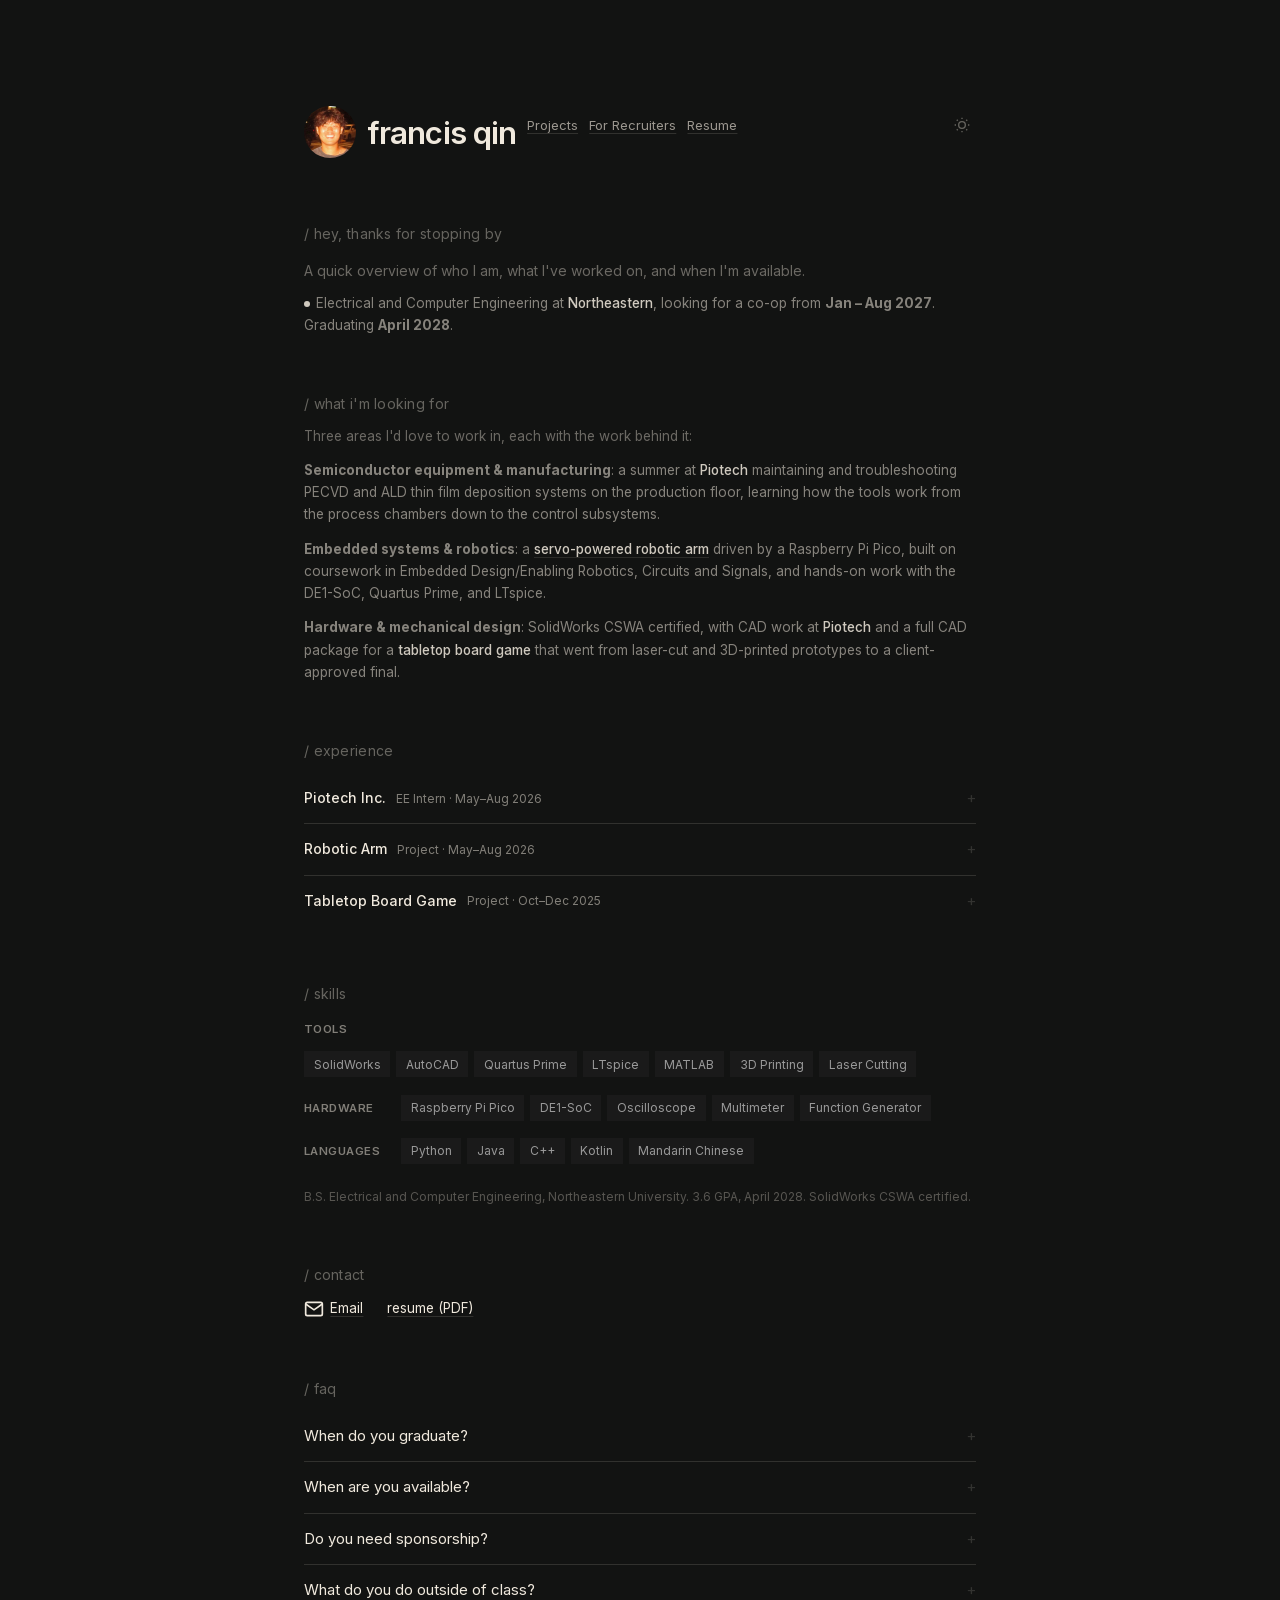
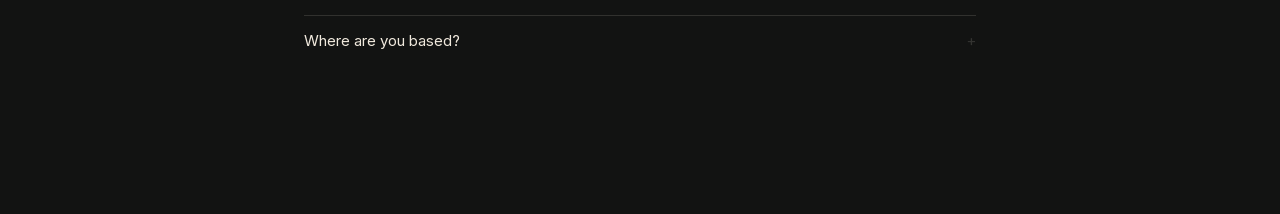
==== commit bafe58ff: "Remove roles question from recruiter FAQ Co-Authored-By: Claude Opus 5.5 <noreply@anthropic.com>" ====
--- a/recruiter.html
+++ b/recruiter.html
@@ -118,10 +118,6 @@
                     <p>No, I'm a U.S. citizen.</p>
                 </details>
                 <details class="faq-item">
-                    <summary>What kind of roles are you looking for?</summary>
-                    <p>Electrical, hardware, and embedded engineering, especially anything around semiconductor equipment or robotics. There's more detail in "What I'm looking for" above.</p>
-                </details>
-                <details class="faq-item">
                     <summary>What do you do outside of class?</summary>
                     <p>I play competitively on Northeastern's club tennis team, and I'm a student engineer in ASME.</p>
                 </details>
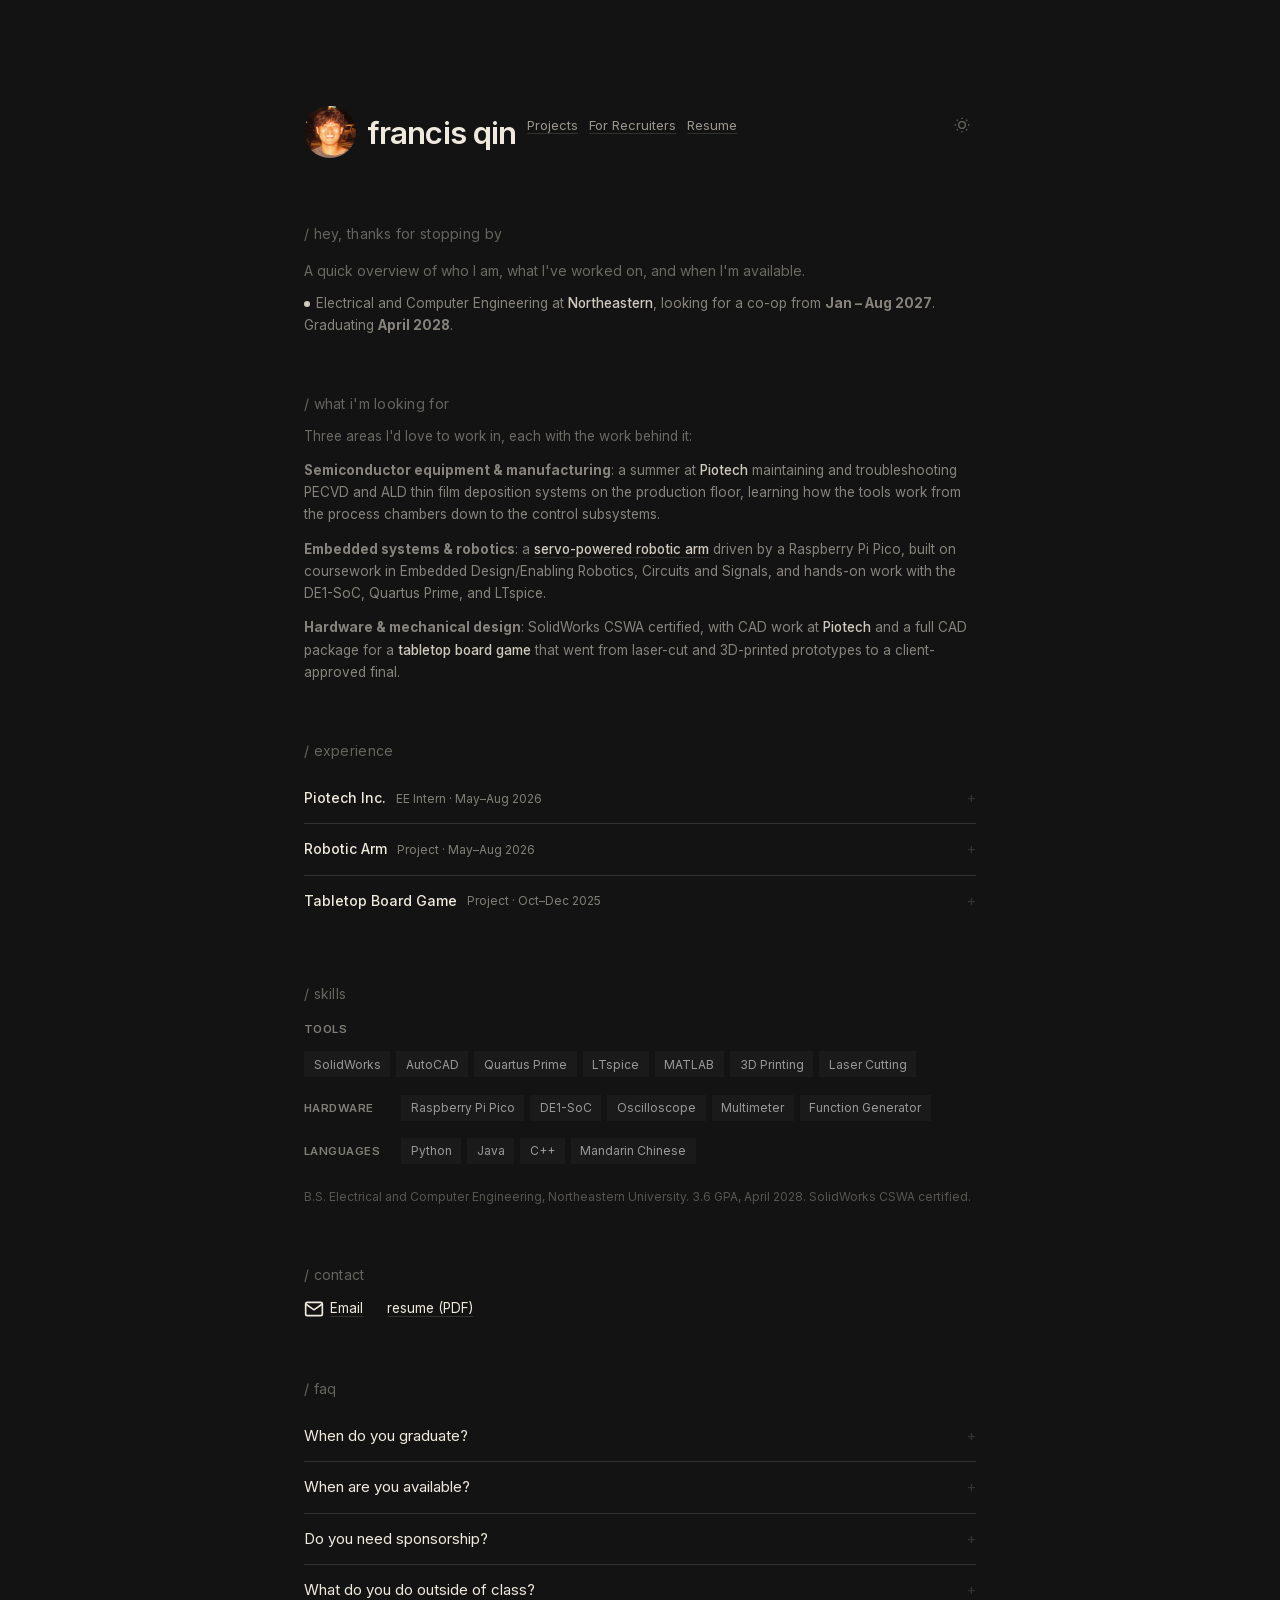
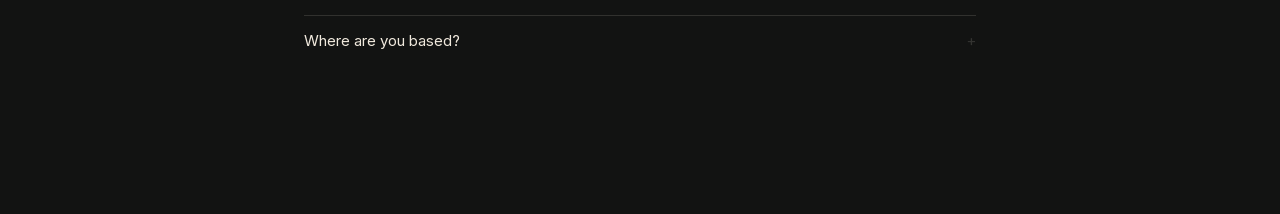
==== commit 13f9de3c: "Remove Kotlin from skills Co-Authored-By: Claude Opus 5.5 <noreply@anthropic.com>" ====
--- a/recruiter.html
+++ b/recruiter.html
@@ -81,7 +81,7 @@
                 <div class="skills-row">
                     <span class="skills-label">Languages</span>
                     <div class="project-tags">
-                        <span class="tag">Python</span><span class="tag">Java</span><span class="tag">C++</span><span class="tag">Kotlin</span><span class="tag">Mandarin Chinese</span>
+                        <span class="tag">Python</span><span class="tag">Java</span><span class="tag">C++</span><span class="tag">Mandarin Chinese</span>
                     </div>
                 </div>
             </div>
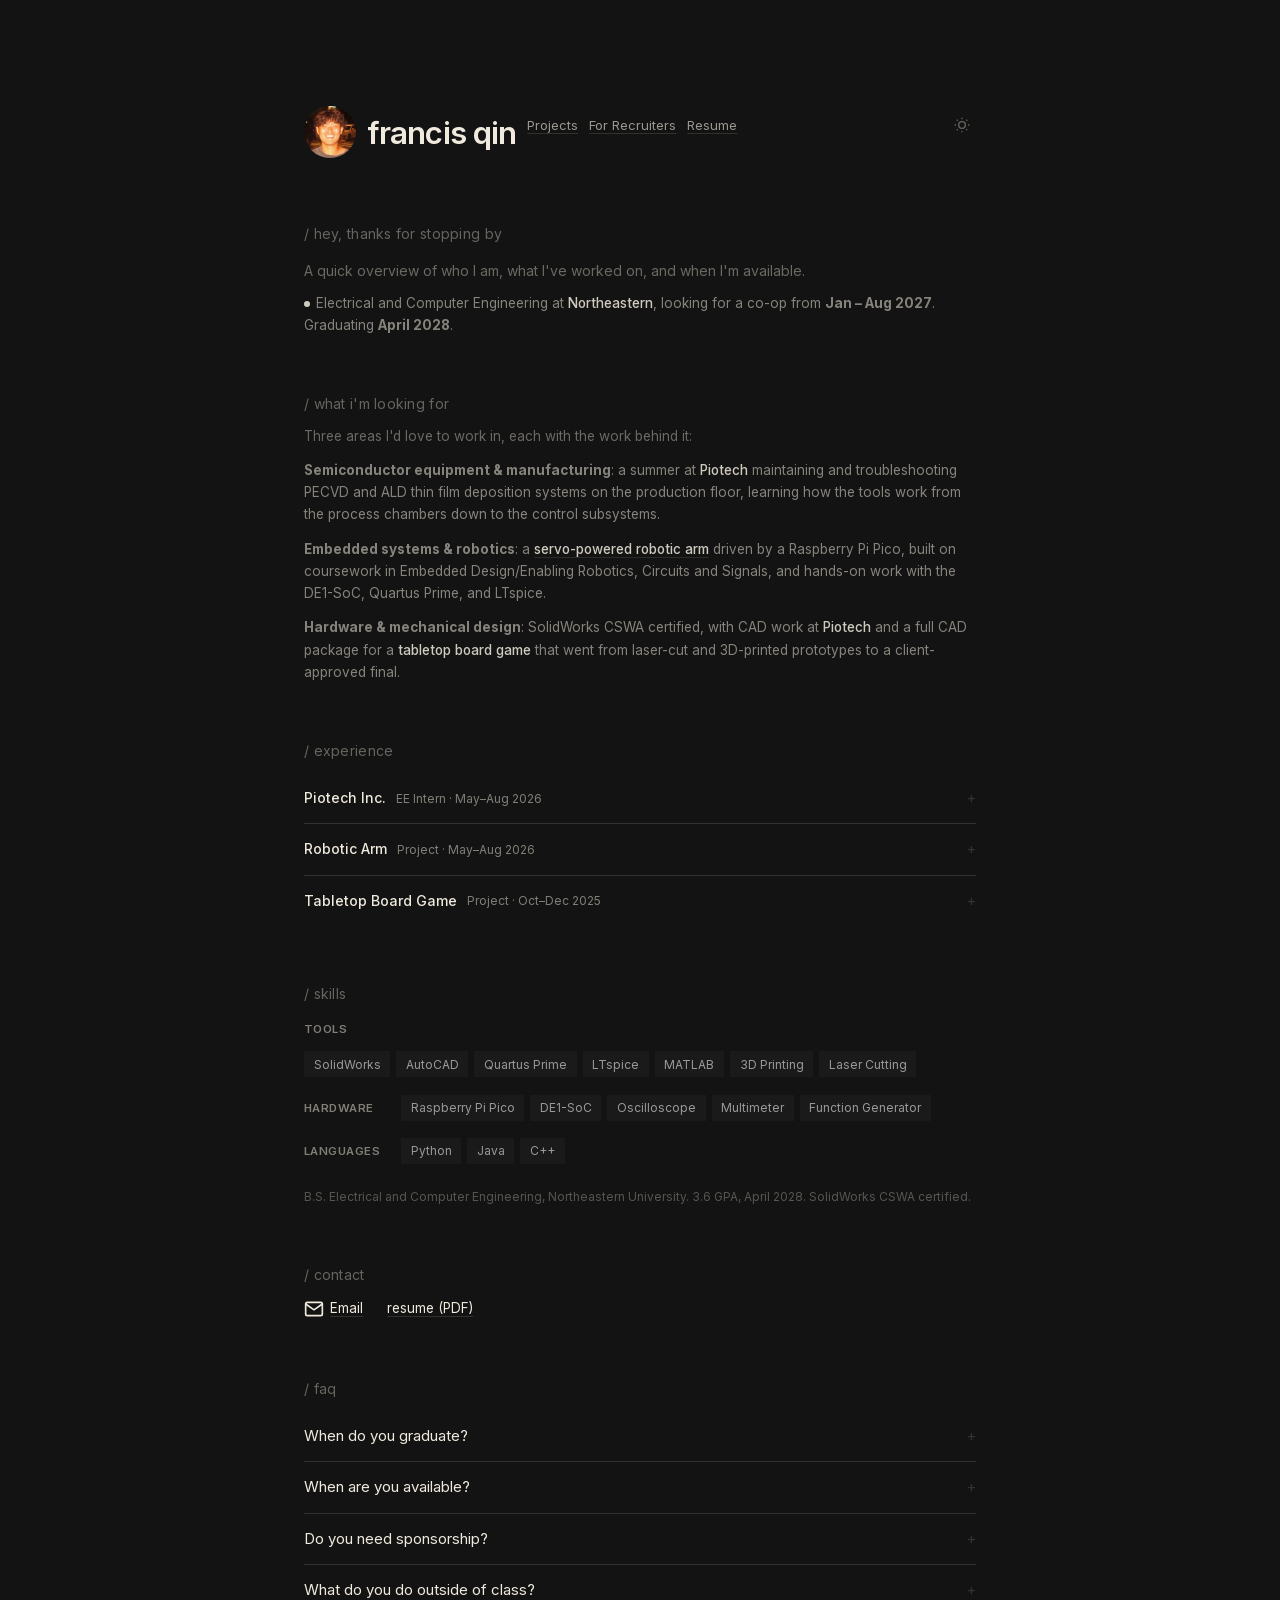
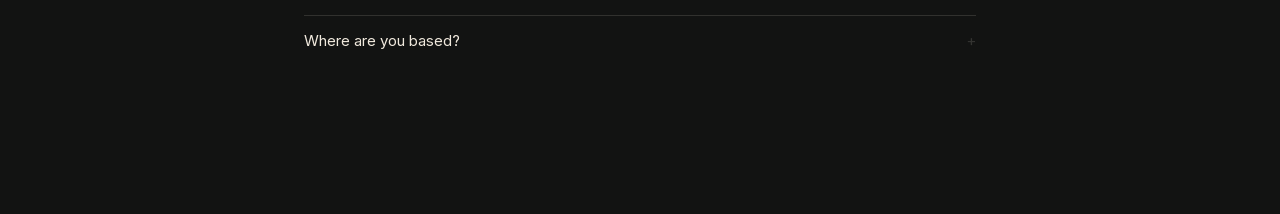
==== commit 903659b6: "Remove Mandarin Chinese from skills Co-Authored-By: Claude Opus 5.5 <noreply@anthropic.com>" ====
--- a/recruiter.html
+++ b/recruiter.html
@@ -81,8 +81,7 @@
                 <div class="skills-row">
                     <span class="skills-label">Languages</span>
                     <div class="project-tags">
-                        <span class="tag">Python</span><span class="tag">Java</span><span class="tag">C++</span><span class="tag">Mandarin Chinese</span>
-                    </div>
+                        <span class="tag">Python</span><span class="tag">Java</span><span class="tag">C++</span>                    </div>
                 </div>
             </div>
             <p class="skills-footnote">B.S. Electrical and Computer Engineering, Northeastern University. 3.6 GPA, April 2028. SolidWorks CSWA certified.</p>
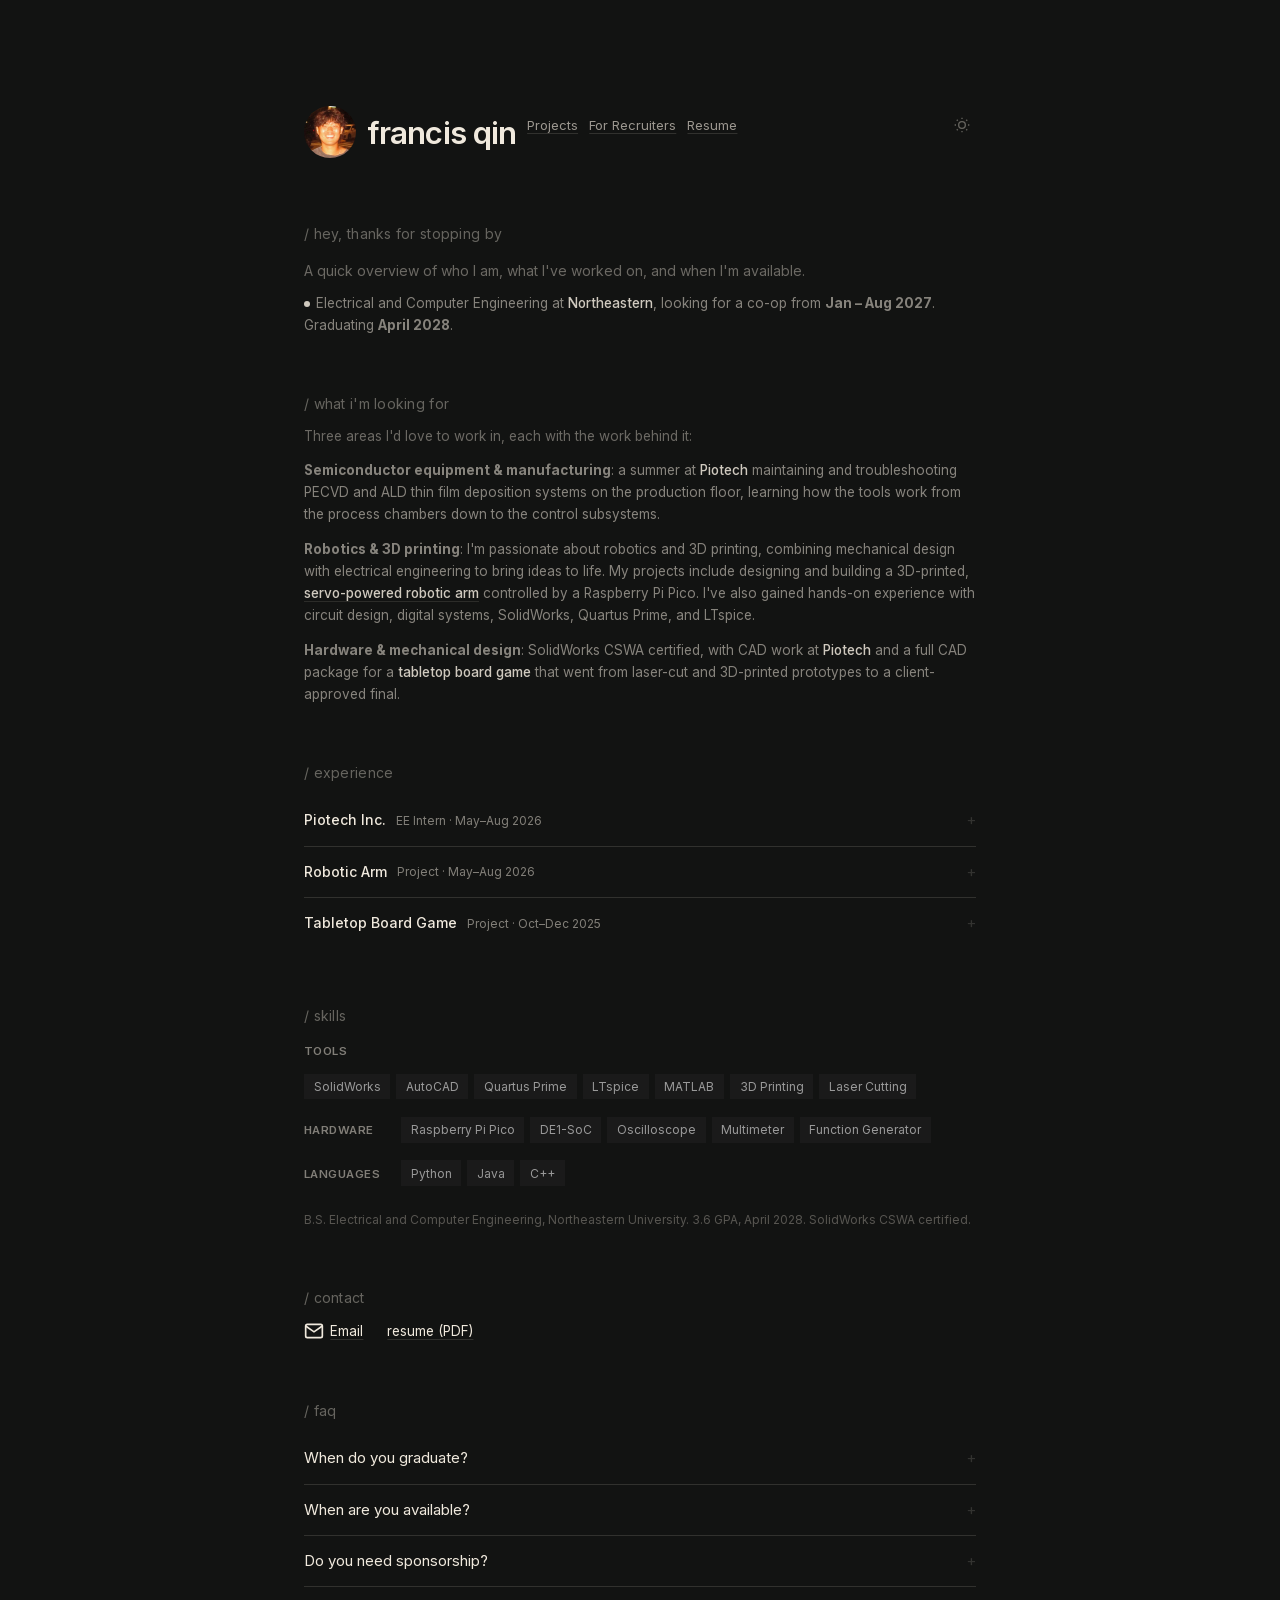
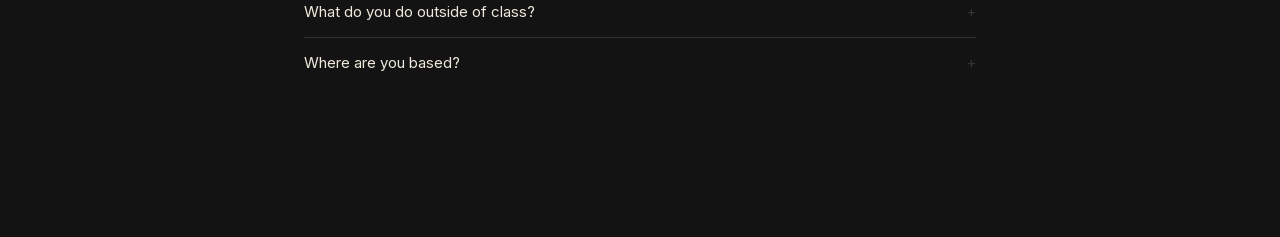
==== commit 75c1e75b: "Update recruiter page: robotics and 3D printing blurb Co-Authored-By: Claude Sonnet 5.5 <noreply@ant" ====
--- a/recruiter.html
+++ b/recruiter.html
@@ -36,7 +36,7 @@
             <div class="target-list">
                 <p><strong>Semiconductor equipment &amp; manufacturing</strong>: a summer at <span class="hl hl-blue">Piotech</span> maintaining and troubleshooting PECVD and ALD thin film deposition systems on the production floor, learning how the tools work from the process chambers down to the control subsystems.</p>
 
-                <p><strong>Embedded systems &amp; robotics</strong>: a <a href="projects.html#robotic-arm" class="hl hl-green">servo-powered robotic arm</a> driven by a Raspberry Pi Pico, built on coursework in Embedded Design/Enabling Robotics, Circuits and Signals, and hands-on work with the DE1-SoC, Quartus Prime, and LTspice.</p>
+                <p><strong>Robotics &amp; 3D printing</strong>: I'm passionate about robotics and 3D printing, combining mechanical design with electrical engineering to bring ideas to life. My projects include designing and building a 3D-printed, <a href="projects.html#robotic-arm" class="hl hl-green">servo-powered robotic arm</a> controlled by a Raspberry Pi Pico. I've also gained hands-on experience with circuit design, digital systems, SolidWorks, Quartus Prime, and LTspice.</p>
 
                 <p><strong>Hardware &amp; mechanical design</strong>: SolidWorks CSWA certified, with CAD work at <span class="hl hl-blue">Piotech</span> and a full CAD package for a <span class="hl hl-orange">tabletop board game</span> that went from laser-cut and 3D-printed prototypes to a client-approved final.</p>
             </div>
@@ -81,7 +81,8 @@
                 <div class="skills-row">
                     <span class="skills-label">Languages</span>
                     <div class="project-tags">
-                        <span class="tag">Python</span><span class="tag">Java</span><span class="tag">C++</span>                    </div>
+                        <span class="tag">Python</span><span class="tag">Java</span><span class="tag">C++</span>
+                    </div>
                 </div>
             </div>
             <p class="skills-footnote">B.S. Electrical and Computer Engineering, Northeastern University. 3.6 GPA, April 2028. SolidWorks CSWA certified.</p>
